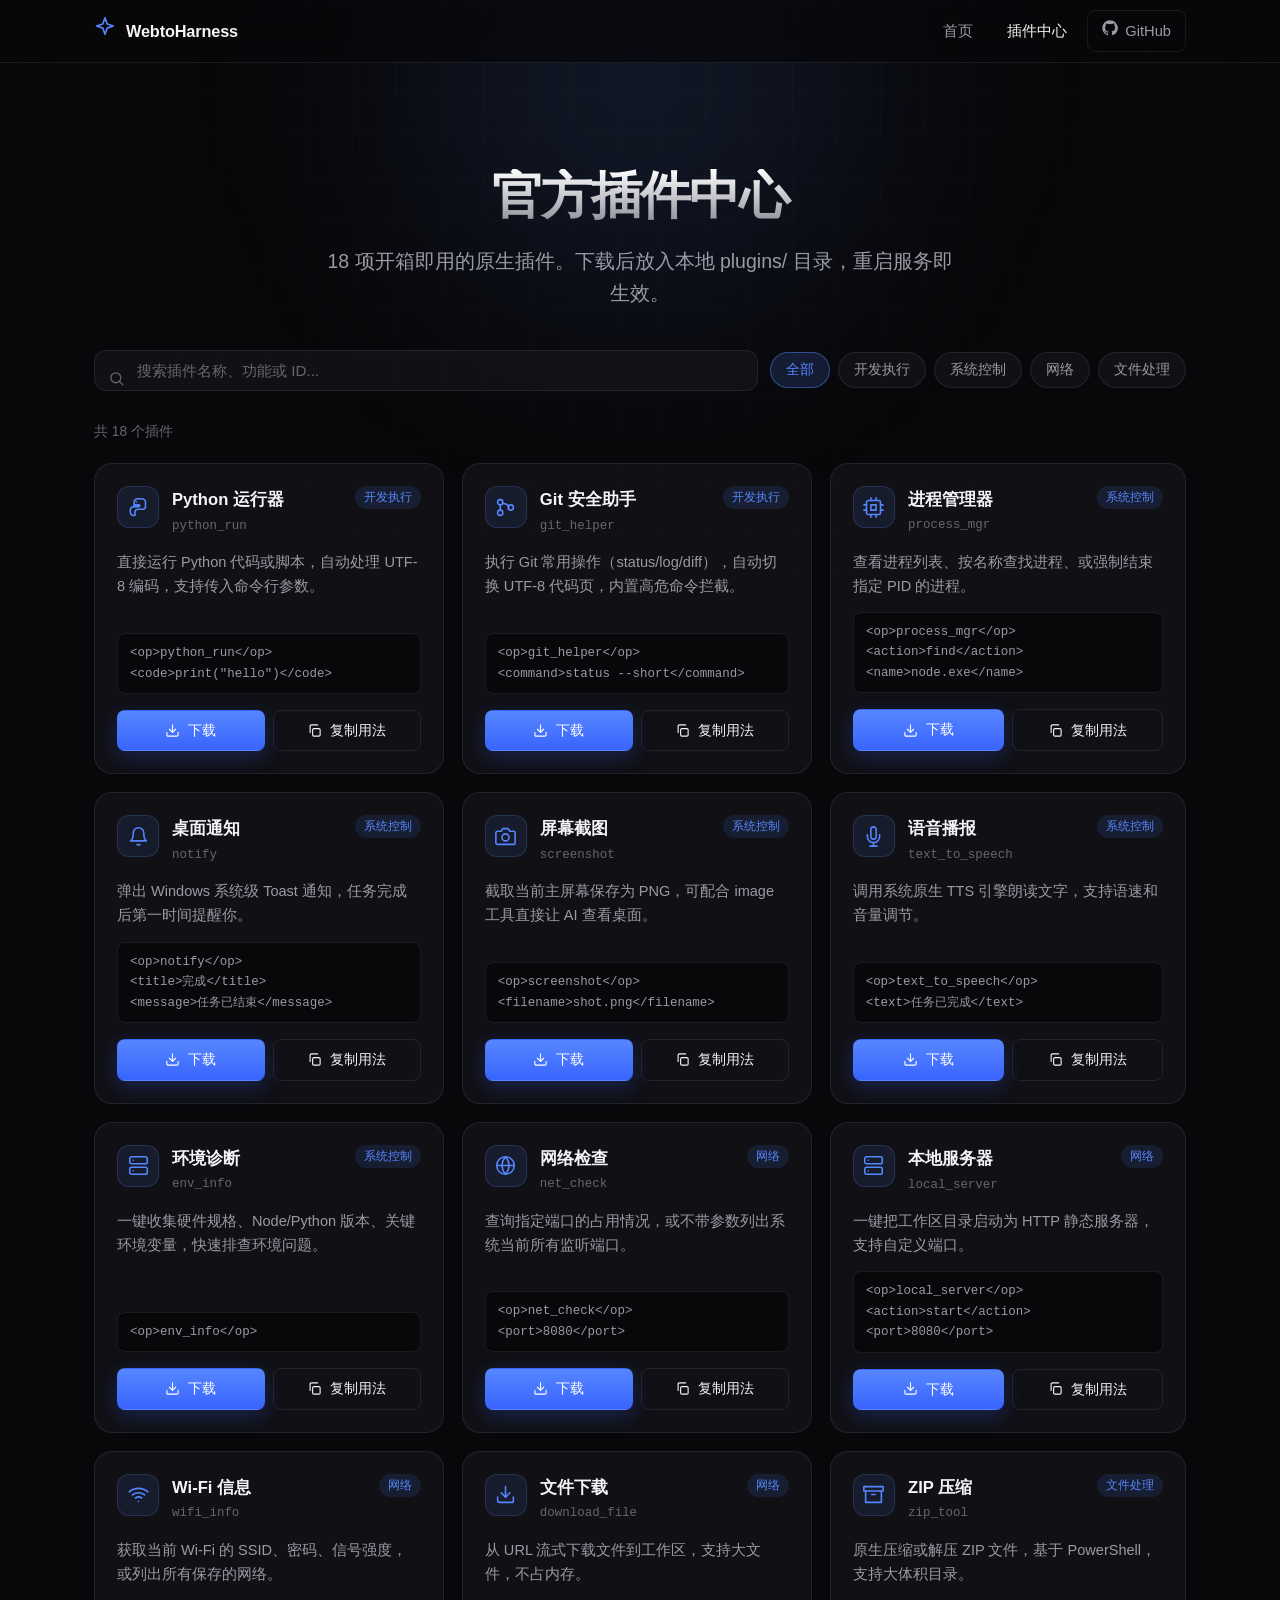
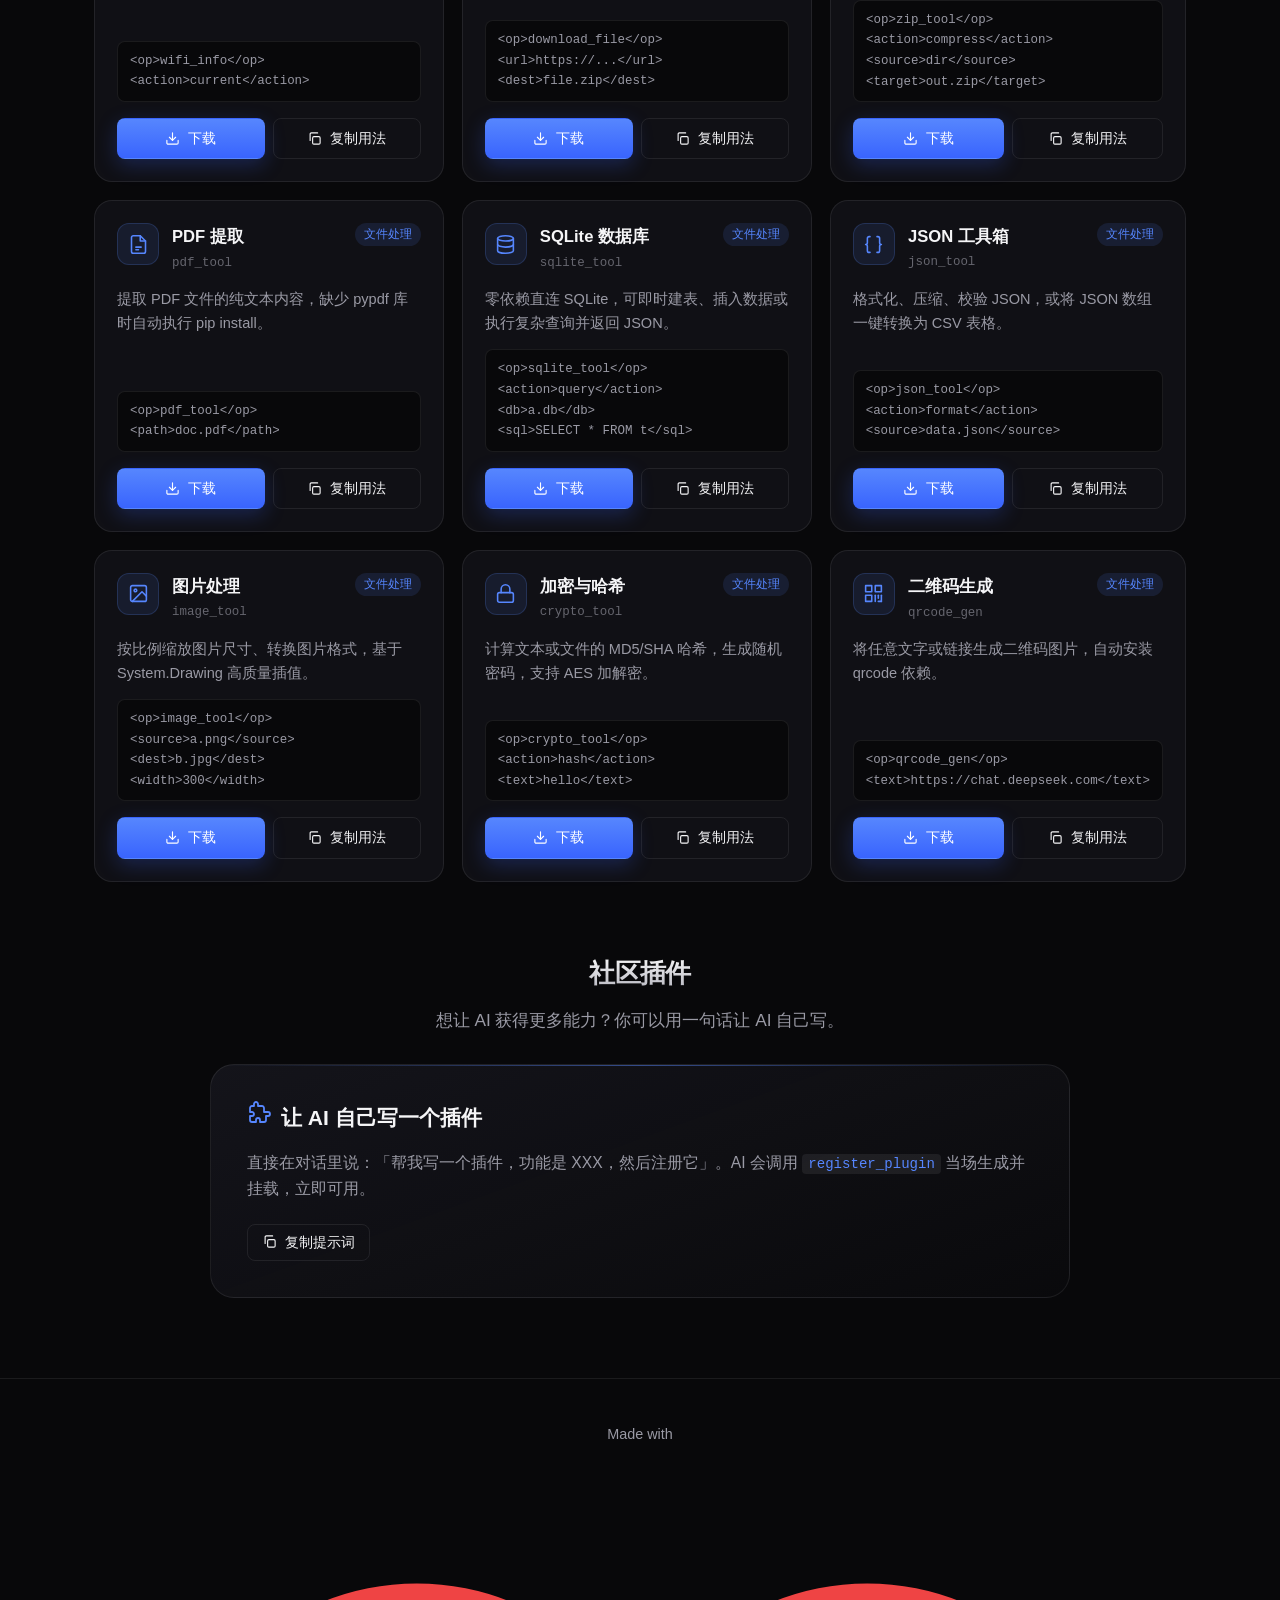
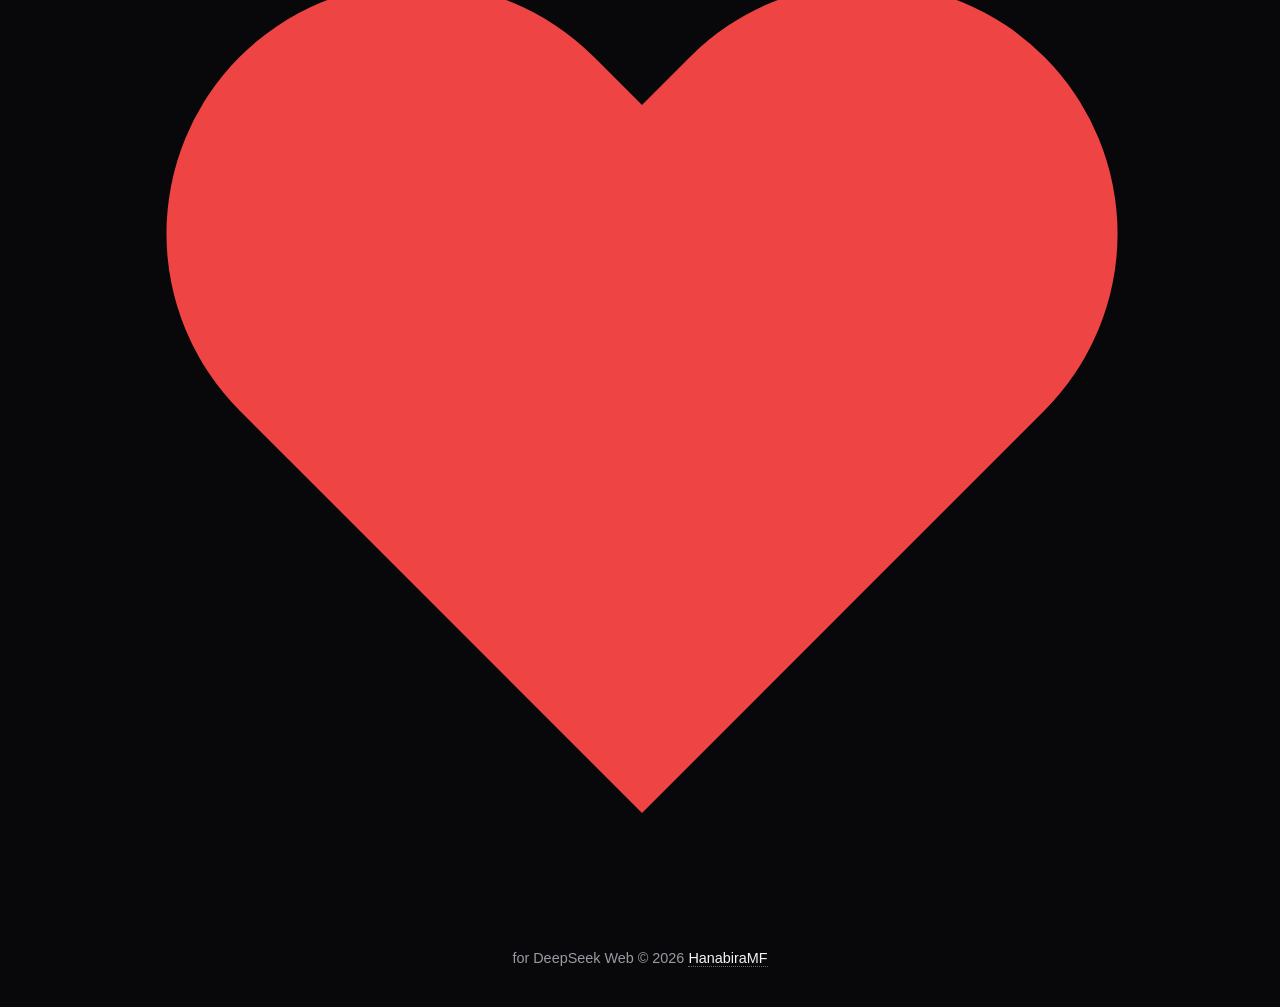
==== plugins.html @ 305088e1 "feat: 18项原生插件矩阵 + 全新多页官网 + 插件中心" ====
<!DOCTYPE html>
<html lang="zh-CN">
<head>
  <meta charset="UTF-8">
  <meta name="viewport" content="width=device-width, initial-scale=1.0">
  <title>插件中心 - DeepSeek WebtoHarness</title>
  <link rel="stylesheet" href="assets/style.css">
</head>
<body>
  <div class="bg-grid"></div>
  <div class="bg-glow"></div>

  <nav class="nav">
    <div class="nav-inner">
      <a href="index.html" class="nav-logo">
        <span data-icon="logo"></span> WebtoHarness
      </a>
      <div class="nav-links">
        <a href="index.html">首页</a>
        <a href="plugins.html" class="active">插件中心</a>
        <a href="https://github.com/HanabiraMF/deepseek-webtoharness" target="_blank" class="nav-gh">
          <span data-icon="github"></span> GitHub
        </a>
      </div>
    </div>
  </nav>

  <header class="hero" style="padding: 80px 0 40px;">
    <div class="container">
      <h1 class="animate" style="font-size: clamp(2.2rem, 5vw, 3.2rem);">官方插件中心</h1>
      <p class="lead animate d1" style="margin-bottom: 0;">18 项开箱即用的原生插件。下载后放入本地 plugins/ 目录，重启服务即生效。</p>
    </div>
  </header>

  <section class="container" style="padding-bottom: 80px;">
    <div class="plugins-toolbar animate d1">
      <div class="search-wrap">
        <span data-icon="search"></span>
        <input type="text" id="search-input" class="search-input" placeholder="搜索插件名称、功能或 ID...">
      </div>
      <div class="filter-chips" id="filter-chips"></div>
    </div>

    <div class="plugins-count" id="plugins-count"></div>
    <div class="grid grid-3" id="plugins-grid"></div>

    <div class="empty-state" id="empty-state" style="display:none;">
      <span data-icon="search"></span>
      <p>没有找到匹配的插件，试试其他关键词。</p>
    </div>

    <div style="margin-top: 70px;">
      <div class="section-head" style="margin-bottom: 30px;">
        <h2 class="section-title" style="font-size: 1.6rem;">社区插件</h2>
        <p class="section-desc">想让 AI 获得更多能力？你可以用一句话让 AI 自己写。</p>
      </div>
      <div class="tech-card" style="max-width: 860px; margin: 0 auto;">
        <h3><span data-icon="puzzle"></span> 让 AI 自己写一个插件</h3>
        <p>直接在对话里说：「帮我写一个插件，功能是 XXX，然后注册它」。AI 会调用 <code style="background:rgba(255,255,255,0.07);padding:2px 6px;border-radius:4px;color:var(--primary);font-size:0.88rem;">register_plugin</code> 当场生成并挂载，立即可用。</p>
        <div style="display:flex;gap:10px;flex-wrap:wrap;">
          <button class="btn btn-sm btn-outline" onclick="copyText('帮我写一个前端插件，功能是【在此描述你的需求】。请用 register_plugin 注册它，并告诉我怎么调用。', this)">
            <span data-icon="copy"></span> 复制提示词
          </button>
        </div>
      </div>
    </div>
  </section>

  <footer class="footer">
    <div class="container">
      <p>Made with <span class="heart" data-icon="heart"></span> for DeepSeek Web &copy; 2026 <a href="https://github.com/HanabiraMF" target="_blank">HanabiraMF</a></p>
    </div>
  </footer>

  <script src="assets/icons.js"></script>
  <script src="assets/plugins-data.js"></script>
  <script src="assets/app.js"></script>
  <script>
    (function () {
      const RAW_BASE = 'https://raw.githubusercontent.com/HanabiraMF/deepseek-webtoharness/main/plugins/';
      let currentCat = '全部';
      let keyword = '';

      const grid = document.getElementById('plugins-grid');
      const chipsWrap = document.getElementById('filter-chips');
      const countEl = document.getElementById('plugins-count');
      const emptyEl = document.getElementById('empty-state');
      const searchInput = document.getElementById('search-input');

      function renderChips() {
        chipsWrap.innerHTML = '';
        window.CATEGORIES.forEach(cat => {
          const btn = document.createElement('button');
          btn.className = 'chip' + (cat === currentCat ? ' active' : '');
          btn.textContent = cat;
          btn.addEventListener('click', () => { currentCat = cat; renderChips(); renderGrid(); });
          chipsWrap.appendChild(btn);
        });
      }

      function match(p) {
        if (currentCat !== '全部' && p.cat !== currentCat) return false;
        if (!keyword) return true;
        const k = keyword.toLowerCase();
        return p.name.toLowerCase().includes(k) || p.id.toLowerCase().includes(k) || p.desc.toLowerCase().includes(k) || p.cat.toLowerCase().includes(k);
      }

      function renderGrid() {
        const list = window.PLUGINS.filter(match);
        grid.innerHTML = '';
        countEl.textContent = '共 ' + list.length + ' 个插件';

        if (!list.length) {
          emptyEl.style.display = 'block';
          grid.style.display = 'none';
          return;
        }
        emptyEl.style.display = 'none';
        grid.style.display = 'grid';

        list.forEach((p, idx) => {
          const card = document.createElement('div');
          card.className = 'plugin-card animate';
          card.style.animationDelay = Math.min(idx * 0.03, 0.3) + 's';

          const iconSvg = (window.ICONS[p.icon] || window.ICONS.puzzle);

          card.innerHTML = [
            '<div class="plugin-head">',
            '  <div class="card-icon">' + iconSvg + '</div>',
            '  <div class="plugin-title">',
            '    <h3>' + escapeHtml(p.name) + '</h3>',
            '    <div class="plugin-id">' + escapeHtml(p.id) + '</div>',
            '  </div>',
            '  <span class="plugin-cat">' + escapeHtml(p.cat) + '</span>',
            '</div>',
            '<div class="plugin-desc">' + escapeHtml(p.desc) + '</div>',
            '<div class="plugin-usage">' + escapeHtml(p.usage) + '</div>',
            '<div class="plugin-actions">',
            '  <a class="btn btn-sm btn-primary" href="' + RAW_BASE + encodeURIComponent(p.id) + '.js" target="_blank" rel="noopener">' + window.ICONS.download + ' 下载</a>',
            '  <button class="btn btn-sm btn-outline" data-copy="' + escapeAttr(p.id) + '">' + window.ICONS.copy + ' 复制用法</button>',
            '</div>'
          ].join('');

          const copyBtn = card.querySelector('[data-copy]');
          copyBtn.addEventListener('click', () => copyText(p.usage, copyBtn));

          grid.appendChild(card);
        });
      }

      function escapeHtml(s) {
        return String(s).replace(/[&<>"']/g, c => ({ '&':'&amp;','<':'&lt;','>':'&gt;','"':'&quot;',"'":'&#39;' }[c]));
      }
      function escapeAttr(s) { return escapeHtml(s); }

      searchInput.addEventListener('input', (e) => {
        keyword = e.target.value.trim();
        renderGrid();
      });

      renderChips();
      renderGrid();
    })();
  </script>
</body>
</html>
---- assets/style.css ----
/* ===== DeepSeek WebtoHarness 设计系统 ===== */
:root {
  --bg-base: #08080a;
  --bg-elev: #0e0e12;
  --bg-card: rgba(22, 22, 28, 0.65);
  --bg-card-hover: rgba(32, 32, 40, 0.85);
  --text-main: #f5f5f7;
  --text-muted: #9a9aa5;
  --text-dim: #66666f;
  --primary: #5686fe;
  --primary-strong: #3964fe;
  --primary-glow: rgba(86, 134, 254, 0.16);
  --border: rgba(255, 255, 255, 0.08);
  --border-hover: rgba(255, 255, 255, 0.18);
  --ok: #4ade80;
  --warn: #fbbf24;
  --err: #f87171;
  --radius-sm: 8px;
  --radius-md: 12px;
  --radius-lg: 18px;
  --radius-xl: 24px;
  --font-sans: -apple-system, BlinkMacSystemFont, "Segoe UI", Roboto, "Helvetica Neue", Arial, "PingFang SC", "Microsoft YaHei", sans-serif;
  --font-mono: ui-monospace, SFMono-Regular, Menlo, Monaco, Consolas, "Liberation Mono", monospace;
  --shadow-lg: 0 20px 50px rgba(0, 0, 0, 0.55);
}
* { box-sizing: border-box; margin: 0; padding: 0; }
html { scroll-behavior: smooth; }
body {
  font-family: var(--font-sans);
  background: var(--bg-base);
  color: var(--text-main);
  line-height: 1.65;
  overflow-x: hidden;
  -webkit-font-smoothing: antialiased;
}
a { color: inherit; text-decoration: none; }
code { font-family: var(--font-mono); }

/* 背景 */
.bg-grid {
  position: fixed; inset: 0; z-index: -2;
  background-image: linear-gradient(to right, rgba(255,255,255,0.025) 1px, transparent 1px),
                    linear-gradient(to bottom, rgba(255,255,255,0.025) 1px, transparent 1px);
  background-size: 44px 44px;
  mask-image: radial-gradient(circle at 50% 0%, black 0%, transparent 70%);
  -webkit-mask-image: radial-gradient(circle at 50% 0%, black 0%, transparent 70%);
}
.bg-glow {
  position: fixed; top: -30%; left: 50%; transform: translateX(-50%);
  width: 900px; height: 700px; z-index: -1; pointer-events: none;
  background: radial-gradient(circle, var(--primary-glow) 0%, transparent 60%);
  filter: blur(90px);
}

.container { max-width: 1140px; margin: 0 auto; padding: 0 24px; }
.section { padding: 90px 0; }
.section-head { text-align: center; margin-bottom: 54px; }
.section-title {
  font-size: 2.1rem; font-weight: 750; letter-spacing: -0.02em;
  background: linear-gradient(180deg, #fff 0%, #b0b0ba 100%);
  -webkit-background-clip: text; -webkit-text-fill-color: transparent;
}
.section-desc { color: var(--text-muted); font-size: 1.08rem; margin-top: 12px; max-width: 640px; margin-left: auto; margin-right: auto; }

/* 导航 */
.nav {
  position: sticky; top: 0; z-index: 100;
  backdrop-filter: blur(16px); -webkit-backdrop-filter: blur(16px);
  background: rgba(8, 8, 10, 0.72);
  border-bottom: 1px solid var(--border);
}
.nav-inner { max-width: 1140px; margin: 0 auto; padding: 0 24px; height: 62px; display: flex; align-items: center; gap: 20px; }
.nav-logo { display: flex; align-items: center; gap: 10px; font-weight: 700; font-size: 1.02rem; letter-spacing: -0.01em; }
.nav-logo svg { width: 22px; height: 22px; color: var(--primary); }
.nav-links { margin-left: auto; display: flex; align-items: center; gap: 6px; }
.nav-links a {
  padding: 8px 14px; border-radius: var(--radius-sm); font-size: 0.92rem; color: var(--text-muted);
  transition: color .18s, background .18s;
}
.nav-links a:hover { color: var(--text-main); background: rgba(255,255,255,0.05); }
.nav-links a.active { color: var(--text-main); }
.nav-gh { display: inline-flex; align-items: center; gap: 7px; border: 1px solid var(--border); }
.nav-gh:hover { border-color: var(--border-hover); }
.nav-gh svg { width: 16px; height: 16px; }
@media (max-width: 760px) {
  .nav-links a:not(.nav-gh) { display: none; }
}

/* 按钮 */
.btn {
  display: inline-flex; align-items: center; justify-content: center; gap: 8px;
  padding: 12px 22px; border-radius: var(--radius-md); font-size: 0.98rem; font-weight: 550;
  cursor: pointer; border: 1px solid transparent; font-family: inherit; transition: all .2s;
}
.btn svg { width: 18px; height: 18px; }
.btn-primary { background: linear-gradient(180deg, var(--primary) 0%, var(--primary-strong) 100%); color: #fff; box-shadow: 0 6px 20px rgba(57,100,254,0.25); }
.btn-primary:hover { transform: translateY(-1px); box-shadow: 0 10px 28px rgba(57,100,254,0.38); }
.btn-outline { background: transparent; color: var(--text-main); border-color: var(--border); }
.btn-outline:hover { border-color: var(--border-hover); background: rgba(255,255,255,0.04); transform: translateY(-1px); }
.btn-sm { padding: 8px 14px; font-size: 0.88rem; border-radius: var(--radius-sm); }
.btn-sm svg { width: 15px; height: 15px; }

/* 徽章 */
.badge {
  display: inline-flex; align-items: center; gap: 7px; padding: 6px 14px; border-radius: 100px;
  border: 1px solid var(--border); background: var(--bg-card); font-size: 0.84rem; color: var(--text-muted);
  backdrop-filter: blur(10px);
}
.badge svg { width: 14px; height: 14px; color: var(--primary); }
.badge .dot-live { width: 7px; height: 7px; border-radius: 50%; background: var(--ok); box-shadow: 0 0 8px var(--ok); }

/* Hero */
.hero { padding: 110px 0 70px; text-align: center; }
.hero h1 {
  font-size: clamp(2.6rem, 6vw, 4.4rem); font-weight: 850; letter-spacing: -0.03em; line-height: 1.06;
  margin: 26px 0 22px;
  background: linear-gradient(180deg, #fff 0%, #8f8f9a 100%);
  -webkit-background-clip: text; -webkit-text-fill-color: transparent;
}
.hero .lead { font-size: 1.22rem; color: var(--text-muted); max-width: 640px; margin: 0 auto 38px; }
.hero-actions { display: flex; justify-content: center; gap: 14px; flex-wrap: wrap; }
.hero-meta { margin-top: 26px; font-size: 0.85rem; color: var(--text-dim); display: flex; justify-content: center; gap: 22px; flex-wrap: wrap; }
.hero-meta span { display: inline-flex; align-items: center; gap: 6px; }
.hero-meta svg { width: 14px; height: 14px; color: var(--text-muted); }

/* 卡片网格 */
.grid { display: grid; gap: 18px; }
.grid-3 { grid-template-columns: repeat(3, 1fr); }
.grid-2 { grid-template-columns: repeat(2, 1fr); }
@media (max-width: 900px) { .grid-3 { grid-template-columns: 1fr; } .grid-2 { grid-template-columns: 1fr; } }

.card {
  background: var(--bg-card); border: 1px solid var(--border); border-radius: var(--radius-lg);
  padding: 28px; transition: all .25s; position: relative; overflow: hidden;
  backdrop-filter: blur(10px);
}
.card:hover { border-color: var(--border-hover); background: var(--bg-card-hover); transform: translateY(-2px); }
.card-icon {
  width: 46px; height: 46px; border-radius: var(--radius-md); display: flex; align-items: center; justify-content: center;
  background: rgba(86,134,254,0.1); border: 1px solid rgba(86,134,254,0.2); margin-bottom: 18px;
}
.card-icon svg { width: 23px; height: 23px; color: var(--primary); }
.card h3 { font-size: 1.12rem; font-weight: 650; margin-bottom: 9px; }
.card p { font-size: 0.95rem; color: var(--text-muted); }

/* 特性大卡（黑科技） */
.tech-grid { display: grid; grid-template-columns: 1fr 1fr; gap: 22px; }
@media (max-width: 900px) { .tech-grid { grid-template-columns: 1fr; } }
.tech-card {
  background: linear-gradient(160deg, rgba(22,22,28,0.9) 0%, rgba(10,10,13,0.85) 100%);
  border: 1px solid var(--border); border-radius: var(--radius-xl); padding: 36px;
  position: relative; overflow: hidden;
}
.tech-card::before {
  content: ''; position: absolute; top: 0; left: 0; right: 0; height: 1px;
  background: linear-gradient(90deg, transparent, rgba(86,134,254,0.5), transparent);
}
.tech-card h3 { font-size: 1.32rem; font-weight: 700; display: flex; align-items: center; gap: 10px; margin-bottom: 14px; }
.tech-card h3 svg { width: 24px; height: 24px; color: var(--primary); }
.tech-card > p { color: var(--text-muted); font-size: 0.98rem; margin-bottom: 22px; }
.code-window {
  background: #040406; border: 1px solid var(--border); border-radius: var(--radius-md); overflow: hidden;
  font-family: var(--font-mono); font-size: 0.82rem; box-shadow: var(--shadow-lg);
}
.code-head {
  background: rgba(255,255,255,0.03); padding: 9px 14px; border-bottom: 1px solid var(--border);
  display: flex; align-items: center; gap: 7px; color: var(--text-dim); font-family: var(--font-sans); font-size: 0.78rem;
}
.code-dot { width: 10px; height: 10px; border-radius: 50%; }
.code-dot.r { background: #ff5f56; } .code-dot.y { background: #ffbd2e; } .code-dot.g { background: #27c93f; }
.code-body { padding: 16px; overflow-x: auto; line-height: 1.7; color: #a8a8b4; }
.code-body .kw { color: #c678dd; } .code-body .str { color: #98c379; }
.code-body .fn { color: #61afef; } .code-body .cmt { color: #5c6370; font-style: italic; }

/* 步骤 */
.steps { display: flex; flex-direction: column; gap: 22px; max-width: 760px; margin: 0 auto; }
.step { display: flex; gap: 20px; }
.step-num {
  flex-shrink: 0; width: 34px; height: 34px; border-radius: 50%; background: var(--bg-card);
  border: 1px solid var(--border); display: flex; align-items: center; justify-content: center;
  font-weight: 650; font-size: 0.92rem; color: var(--primary);
}
.step-body h4 { font-size: 1.06rem; font-weight: 600; margin-bottom: 5px; }
.step-body p { color: var(--text-muted); font-size: 0.95rem; }
.step-body code { background: rgba(255,255,255,0.07); padding: 2px 7px; border-radius: 5px; font-size: 0.86rem; color: var(--primary); }

/* 插件中心 */
.plugins-toolbar { display: flex; gap: 12px; flex-wrap: wrap; align-items: center; margin-bottom: 30px; }
.search-wrap {
  flex: 1; min-width: 240px; position: relative; display: flex; align-items: center;
}
.search-wrap svg { position: absolute; left: 14px; width: 17px; height: 17px; color: var(--text-dim); pointer-events: none; }
.search-input {
  width: 100%; padding: 11px 16px 11px 42px; background: var(--bg-card); border: 1px solid var(--border);
  border-radius: var(--radius-md); color: var(--text-main); font-size: 0.95rem; font-family: inherit; outline: none;
  transition: border-color .2s;
}
.search-input:focus { border-color: var(--primary); }
.search-input::placeholder { color: var(--text-dim); }
.filter-chips { display: flex; gap: 8px; flex-wrap: wrap; }
.chip {
  padding: 8px 15px; border-radius: 100px; border: 1px solid var(--border); background: var(--bg-card);
  color: var(--text-muted); font-size: 0.87rem; cursor: pointer; transition: all .18s; font-family: inherit;
}
.chip:hover { border-color: var(--border-hover); color: var(--text-main); }
.chip.active { background: var(--primary-glow); border-color: rgba(86,134,254,0.45); color: var(--primary); }
.plugins-count { font-size: 0.86rem; color: var(--text-dim); margin-bottom: 20px; }

.plugin-card {
  background: var(--bg-card); border: 1px solid var(--border); border-radius: var(--radius-lg);
  padding: 22px; display: flex; flex-direction: column; gap: 14px; transition: all .25s;
}
.plugin-card:hover { border-color: var(--border-hover); background: var(--bg-card-hover); transform: translateY(-2px); }
.plugin-head { display: flex; align-items: flex-start; gap: 13px; }
.plugin-head .card-icon { margin-bottom: 0; width: 42px; height: 42px; }
.plugin-head .card-icon svg { width: 21px; height: 21px; }
.plugin-title { flex: 1; }
.plugin-title h3 { font-size: 1.04rem; font-weight: 650; margin-bottom: 2px; }
.plugin-id { font-family: var(--font-mono); font-size: 0.78rem; color: var(--text-dim); }
.plugin-cat {
  font-size: 0.72rem; padding: 2px 9px; border-radius: 100px; background: rgba(86,134,254,0.12);
  color: var(--primary); white-space: nowrap; align-self: flex-start;
}
.plugin-desc { font-size: 0.91rem; color: var(--text-muted); flex: 1; }
.plugin-usage {
  font-family: var(--font-mono); font-size: 0.78rem; background: rgba(0,0,0,0.5); border: 1px solid var(--border);
  border-radius: var(--radius-sm); padding: 9px 12px; color: #9a9aa5; overflow-x: auto; white-space: pre;
}
.plugin-actions { display: flex; gap: 8px; margin-top: 2px; }
.plugin-actions .btn { flex: 1; }

/* 空状态 */
.empty-state { text-align: center; padding: 60px 20px; color: var(--text-dim); }
.empty-state svg { width: 42px; height: 42px; margin-bottom: 14px; opacity: 0.5; }

/* FAQ */
.faq { max-width: 780px; margin: 0 auto; }
.faq-item { border: 1px solid var(--border); border-radius: var(--radius-md); background: var(--bg-card); margin-bottom: 12px; overflow: hidden; }
.faq-q { padding: 18px 22px; font-weight: 550; cursor: pointer; display: flex; justify-content: space-between; align-items: center; gap: 12px; }
.faq-q svg { width: 18px; height: 18px; color: var(--text-muted); transition: transform .25s; flex-shrink: 0; }
.faq-item.open .faq-q svg { transform: rotate(180deg); }
.faq-a { max-height: 0; overflow: hidden; transition: max-height .3s ease; }
.faq-item.open .faq-a { max-height: 400px; }
.faq-a-inner { padding: 0 22px 20px; color: var(--text-muted); font-size: 0.94rem; }

/* CTA */
.cta-box {
  background: var(--bg-card); border: 1px solid var(--border); border-radius: var(--radius-xl);
  padding: 58px 40px; text-align: center; position: relative; overflow: hidden;
}
.cta-box::after {
  content: ''; position: absolute; inset: 0; border-radius: var(--radius-xl); padding: 1.5px;
  background: linear-gradient(135deg, rgba(86,134,254,0.4), transparent 45%, rgba(86,134,254,0.18));
  -webkit-mask: linear-gradient(#fff 0 0) content-box, linear-gradient(#fff 0 0);
  -webkit-mask-composite: xor; mask-composite: exclude; pointer-events: none;
}
.cta-box h2 { font-size: 2rem; font-weight: 750; margin-bottom: 12px; }
.cta-box p { color: var(--text-muted); margin-bottom: 30px; }
.cta-actions { display: flex; justify-content: center; gap: 14px; flex-wrap: wrap; }

/* 页脚 */
.footer { border-top: 1px solid var(--border); padding: 44px 0 36px; text-align: center; color: var(--text-muted); font-size: 0.9rem; }
.footer a { color: var(--text-main); border-bottom: 1px dotted var(--text-dim); transition: color .2s; }
.footer a:hover { color: var(--primary); border-color: var(--primary); }
.footer .heart { width: 14px; height: 14px; display: inline; color: #ef4444; vertical-align: middle; margin: 0 2px; }
.footer .disclaimer { margin-top: 14px; font-size: 0.8rem; color: var(--text-dim); }

/* 动画 */
@keyframes fadeUp { from { opacity: 0; transform: translateY(18px); } to { opacity: 1; transform: translateY(0); } }
.animate { animation: fadeUp .7s cubic-bezier(0.16, 1, 0.3, 1) both; }
.d1 { animation-delay: .08s; } .d2 { animation-delay: .16s; } .d3 { animation-delay: .24s; }
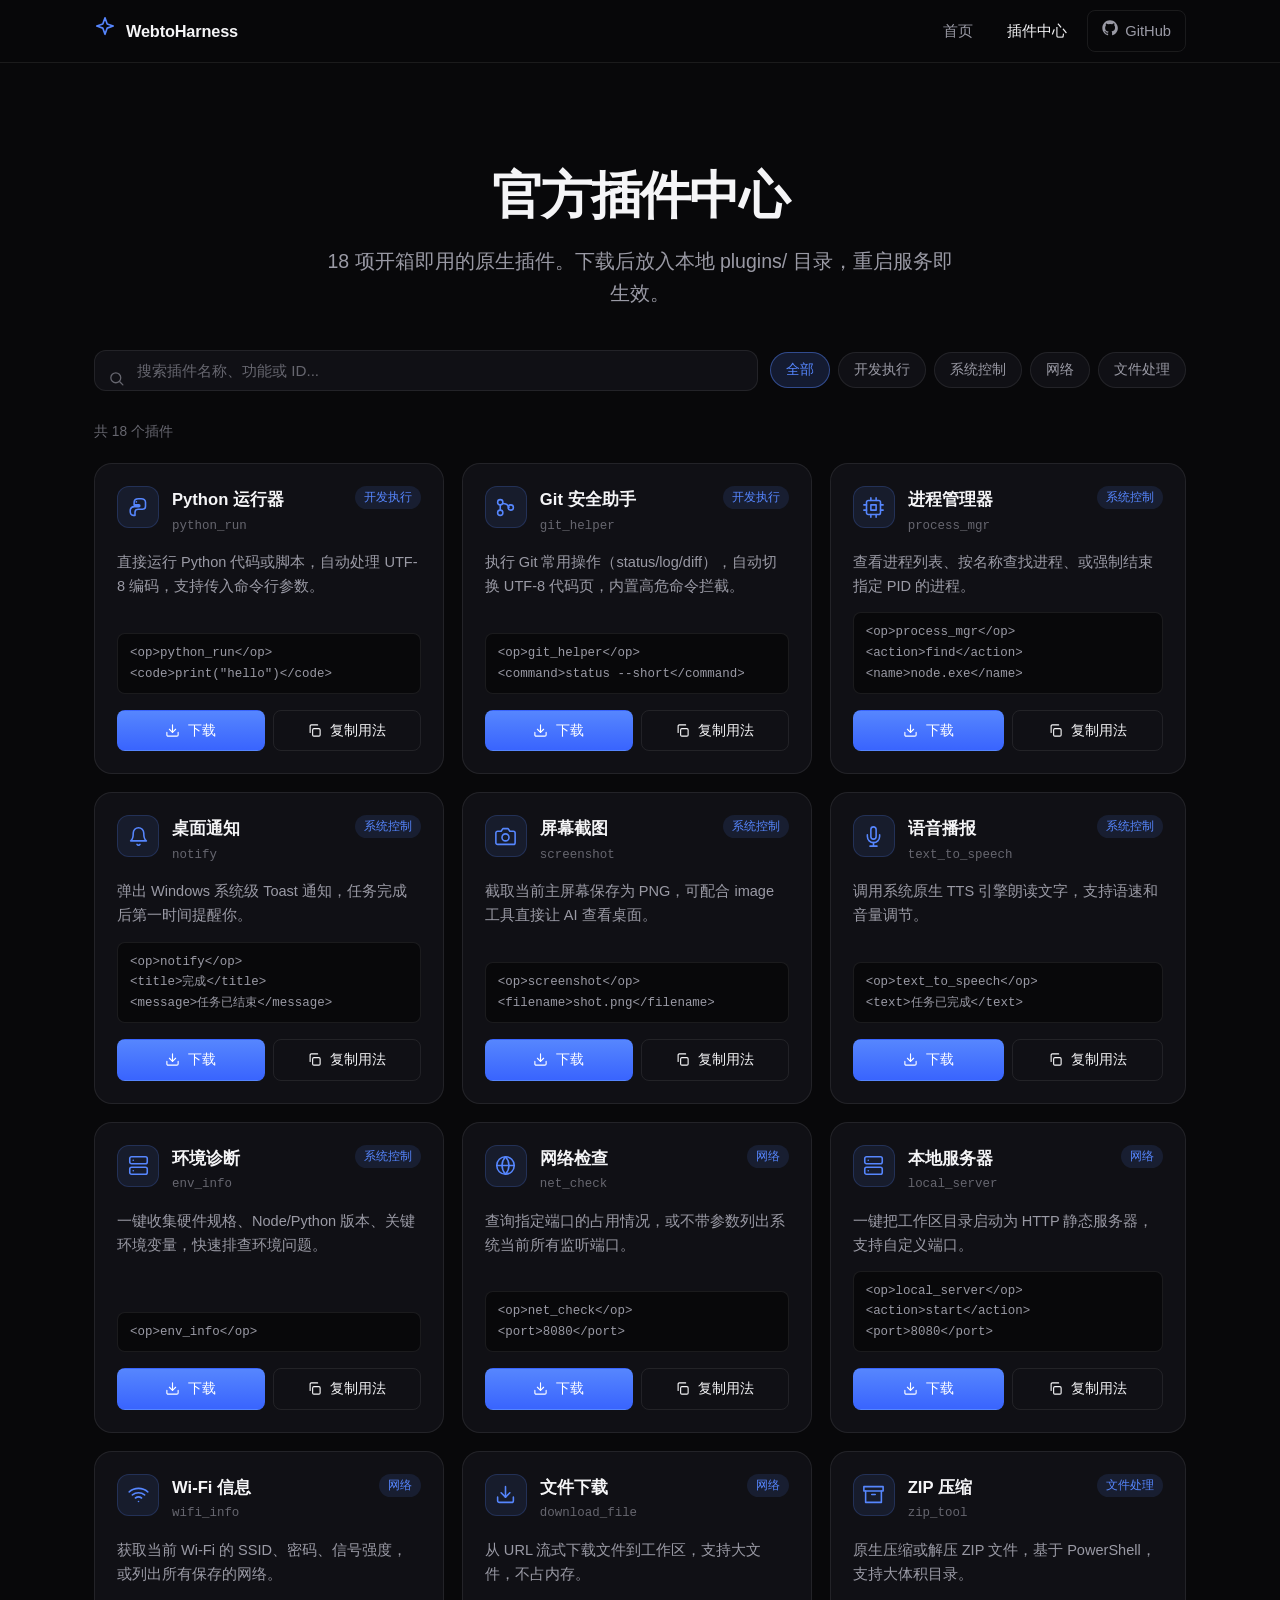
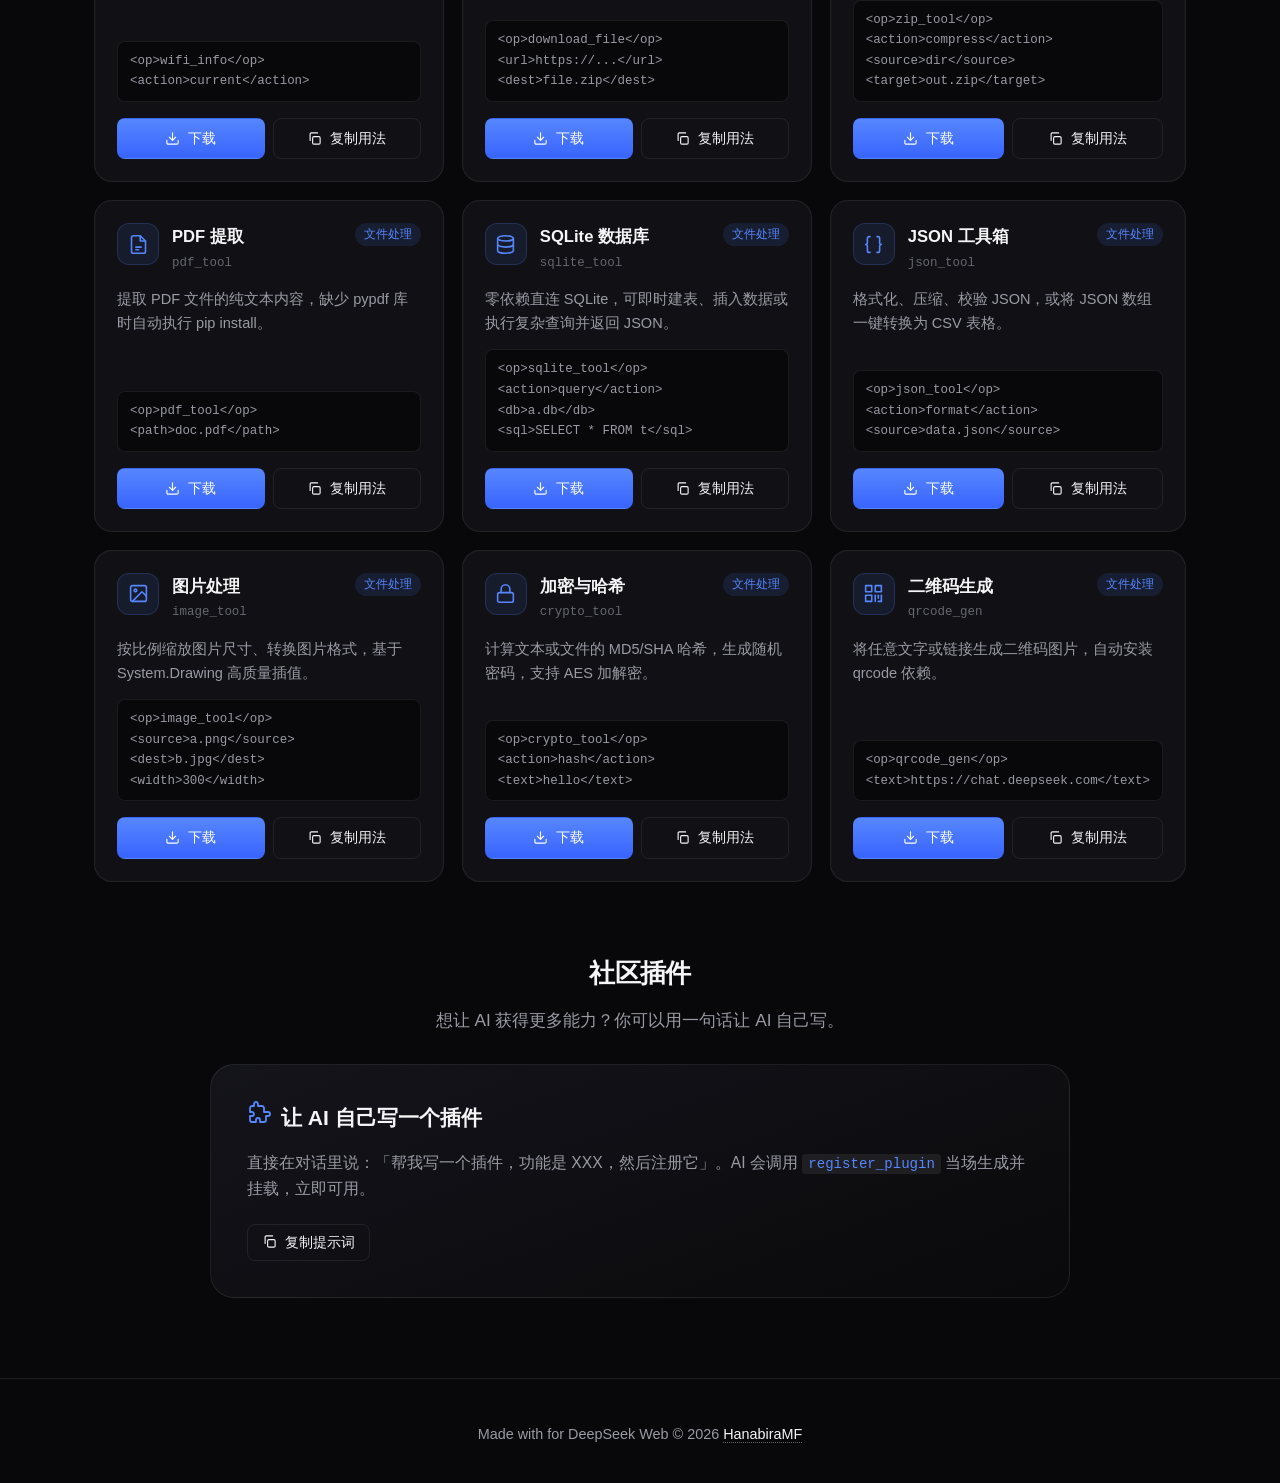
==== commit 043b98b3: "style: 简化视觉为纯平面风格，移除背景光效/毛玻璃/动画/阴影，更新蓝奏云下载链接，移除页脚爱心" ====
--- a/plugins.html
+++ b/plugins.html
@@ -4,12 +4,255 @@
   <meta charset="UTF-8">
   <meta name="viewport" content="width=device-width, initial-scale=1.0">
   <title>插件中心 - DeepSeek WebtoHarness</title>
-  <link rel="stylesheet" href="assets/style.css">
+    <style>
+/* ===== DeepSeek WebtoHarness 设计系统 ===== */
+:root {
+  --bg-base: #08080a;
+  --bg-elev: #0e0e12;
+  --bg-card: rgba(22, 22, 28, 0.65);
+  --bg-card-hover: rgba(32, 32, 40, 0.85);
+  --text-main: #f5f5f7;
+  --text-muted: #9a9aa5;
+  --text-dim: #66666f;
+  --primary: #5686fe;
+  --primary-strong: #3964fe;
+  --primary-glow: rgba(86, 134, 254, 0.16);
+  --border: rgba(255, 255, 255, 0.08);
+  --border-hover: rgba(255, 255, 255, 0.18);
+  --ok: #4ade80;
+  --warn: #fbbf24;
+  --err: #f87171;
+  --radius-sm: 8px;
+  --radius-md: 12px;
+  --radius-lg: 18px;
+  --radius-xl: 24px;
+  --font-sans: -apple-system, BlinkMacSystemFont, "Segoe UI", Roboto, "Helvetica Neue", Arial, "PingFang SC", "Microsoft YaHei", sans-serif;
+  --font-mono: ui-monospace, SFMono-Regular, Menlo, Monaco, Consolas, "Liberation Mono", monospace;
+  --shadow-lg: 0 20px 50px rgba(0, 0, 0, 0.55);
+}
+* { box-sizing: border-box; margin: 0; padding: 0; }
+html { scroll-behavior: smooth; }
+body {
+  font-family: var(--font-sans);
+  background: var(--bg-base);
+  color: var(--text-main);
+  line-height: 1.65;
+  overflow-x: hidden;
+  -webkit-font-smoothing: antialiased;
+}
+a { color: inherit; text-decoration: none; }
+code { font-family: var(--font-mono); }
+
+/* 背景 */
+
+.container { max-width: 1140px; margin: 0 auto; padding: 0 24px; }
+.section { padding: 90px 0; }
+.section-head { text-align: center; margin-bottom: 54px; }
+.section-title {
+  font-size: 2.1rem; font-weight: 750; letter-spacing: -0.02em;
+  color: var(--text-main);
+}
+.section-desc { color: var(--text-muted); font-size: 1.08rem; margin-top: 12px; max-width: 640px; margin-left: auto; margin-right: auto; }
+
+/* 导航 */
+.nav {
+  position: sticky; top: 0; z-index: 100;
+  background: rgba(8, 8, 10, 0.72);
+  border-bottom: 1px solid var(--border);
+}
+.nav-inner { max-width: 1140px; margin: 0 auto; padding: 0 24px; height: 62px; display: flex; align-items: center; gap: 20px; }
+.nav-logo { display: flex; align-items: center; gap: 10px; font-weight: 700; font-size: 1.02rem; letter-spacing: -0.01em; }
+.nav-logo svg { width: 22px; height: 22px; color: var(--primary); }
+.nav-links { margin-left: auto; display: flex; align-items: center; gap: 6px; }
+.nav-links a {
+  padding: 8px 14px; border-radius: var(--radius-sm); font-size: 0.92rem; color: var(--text-muted);
+  transition: color .18s, background .18s;
+}
+.nav-links a:hover { color: var(--text-main); background: rgba(255,255,255,0.05); }
+.nav-links a.active { color: var(--text-main); }
+.nav-gh { display: inline-flex; align-items: center; gap: 7px; border: 1px solid var(--border); }
+.nav-gh:hover { border-color: var(--border-hover); }
+.nav-gh svg { width: 16px; height: 16px; }
+@media (max-width: 760px) {
+  .nav-links a:not(.nav-gh) { display: none; }
+}
+
+/* 按钮 */
+.btn {
+  display: inline-flex; align-items: center; justify-content: center; gap: 8px;
+  padding: 12px 22px; border-radius: var(--radius-md); font-size: 0.98rem; font-weight: 550;
+  cursor: pointer; border: 1px solid transparent; font-family: inherit; transition: all .2s;
+}
+.btn svg { width: 18px; height: 18px; }
+.btn-primary { background: linear-gradient(180deg, var(--primary) 0%, var(--primary-strong) 100%); color: #fff; }
+
+.btn-outline { background: transparent; color: var(--text-main); border-color: var(--border); }
+.btn-outline:hover { border-color: var(--border-hover); background: rgba(255,255,255,0.04); }
+.btn-sm { padding: 8px 14px; font-size: 0.88rem; border-radius: var(--radius-sm); }
+.btn-sm svg { width: 15px; height: 15px; }
+
+/* 徽章 */
+.badge {
+  display: inline-flex; align-items: center; gap: 7px; padding: 6px 14px; border-radius: 100px;
+  border: 1px solid var(--border); background: var(--bg-card); font-size: 0.84rem; color: var(--text-muted);
+}
+.badge svg { width: 14px; height: 14px; color: var(--primary); }
+.badge .dot-live { width: 7px; height: 7px; border-radius: 50%; background: var(--ok); }
+
+/* Hero */
+.hero { padding: 110px 0 70px; text-align: center; }
+.hero h1 {
+  font-size: clamp(2.6rem, 6vw, 4.4rem); font-weight: 850; letter-spacing: -0.03em; line-height: 1.06;
+  margin: 26px 0 22px;
+  color: var(--text-main);
+}
+.hero .lead { font-size: 1.22rem; color: var(--text-muted); max-width: 640px; margin: 0 auto 38px; }
+.hero-actions { display: flex; justify-content: center; gap: 14px; flex-wrap: wrap; }
+.hero-meta { margin-top: 26px; font-size: 0.85rem; color: var(--text-dim); display: flex; justify-content: center; gap: 22px; flex-wrap: wrap; }
+.hero-meta span { display: inline-flex; align-items: center; gap: 6px; }
+.hero-meta svg { width: 14px; height: 14px; color: var(--text-muted); }
+
+/* 卡片网格 */
+.grid { display: grid; gap: 18px; }
+.grid-3 { grid-template-columns: repeat(3, 1fr); }
+.grid-2 { grid-template-columns: repeat(2, 1fr); }
+@media (max-width: 900px) { .grid-3 { grid-template-columns: 1fr; } .grid-2 { grid-template-columns: 1fr; } }
+
+.card {
+  background: var(--bg-card); border: 1px solid var(--border); border-radius: var(--radius-lg);
+  padding: 28px; transition: all .25s; position: relative; overflow: hidden;
+}
+.card:hover { border-color: var(--border-hover); background: var(--bg-card-hover); }
+.card-icon {
+  width: 46px; height: 46px; border-radius: var(--radius-md); display: flex; align-items: center; justify-content: center;
+  background: rgba(86,134,254,0.1); border: 1px solid rgba(86,134,254,0.2); margin-bottom: 18px;
+}
+.card-icon svg { width: 23px; height: 23px; color: var(--primary); }
+.card h3 { font-size: 1.12rem; font-weight: 650; margin-bottom: 9px; }
+.card p { font-size: 0.95rem; color: var(--text-muted); }
+
+/* 特性大卡（黑科技） */
+.tech-grid { display: grid; grid-template-columns: 1fr 1fr; gap: 22px; }
+@media (max-width: 900px) { .tech-grid { grid-template-columns: 1fr; } }
+.tech-card {
+  background: linear-gradient(160deg, rgba(22,22,28,0.9) 0%, rgba(10,10,13,0.85) 100%);
+  border: 1px solid var(--border); border-radius: var(--radius-xl); padding: 36px;
+  position: relative; overflow: hidden;
+}
+
+.tech-card h3 { font-size: 1.32rem; font-weight: 700; display: flex; align-items: center; gap: 10px; margin-bottom: 14px; }
+.tech-card h3 svg { width: 24px; height: 24px; color: var(--primary); }
+.tech-card > p { color: var(--text-muted); font-size: 0.98rem; margin-bottom: 22px; }
+.code-window {
+  background: #040406; border: 1px solid var(--border); border-radius: var(--radius-md); overflow: hidden;
+  font-family: var(--font-mono); font-size: 0.82rem;
+}
+.code-head {
+  background: rgba(255,255,255,0.03); padding: 9px 14px; border-bottom: 1px solid var(--border);
+  display: flex; align-items: center; gap: 7px; color: var(--text-dim); font-family: var(--font-sans); font-size: 0.78rem;
+}
+.code-dot { width: 10px; height: 10px; border-radius: 50%; }
+.code-dot.r { background: #ff5f56; } .code-dot.y { background: #ffbd2e; } .code-dot.g { background: #27c93f; }
+.code-body { padding: 16px; overflow-x: auto; line-height: 1.7; color: #a8a8b4; }
+.code-body .kw { color: #c678dd; } .code-body .str { color: #98c379; }
+.code-body .fn { color: #61afef; } .code-body .cmt { color: #5c6370; font-style: italic; }
+
+/* 步骤 */
+.steps { display: flex; flex-direction: column; gap: 22px; max-width: 760px; margin: 0 auto; }
+.step { display: flex; gap: 20px; }
+.step-num {
+  flex-shrink: 0; width: 34px; height: 34px; border-radius: 50%; background: var(--bg-card);
+  border: 1px solid var(--border); display: flex; align-items: center; justify-content: center;
+  font-weight: 650; font-size: 0.92rem; color: var(--primary);
+}
+.step-body h4 { font-size: 1.06rem; font-weight: 600; margin-bottom: 5px; }
+.step-body p { color: var(--text-muted); font-size: 0.95rem; }
+.step-body code { background: rgba(255,255,255,0.07); padding: 2px 7px; border-radius: 5px; font-size: 0.86rem; color: var(--primary); }
+
+/* 插件中心 */
+.plugins-toolbar { display: flex; gap: 12px; flex-wrap: wrap; align-items: center; margin-bottom: 30px; }
+.search-wrap {
+  flex: 1; min-width: 240px; position: relative; display: flex; align-items: center;
+}
+.search-wrap svg { position: absolute; left: 14px; width: 17px; height: 17px; color: var(--text-dim); pointer-events: none; }
+.search-input {
+  width: 100%; padding: 11px 16px 11px 42px; background: var(--bg-card); border: 1px solid var(--border);
+  border-radius: var(--radius-md); color: var(--text-main); font-size: 0.95rem; font-family: inherit; outline: none;
+  transition: border-color .2s;
+}
+.search-input:focus { border-color: var(--primary); }
+.search-input::placeholder { color: var(--text-dim); }
+.filter-chips { display: flex; gap: 8px; flex-wrap: wrap; }
+.chip {
+  padding: 8px 15px; border-radius: 100px; border: 1px solid var(--border); background: var(--bg-card);
+  color: var(--text-muted); font-size: 0.87rem; cursor: pointer; transition: all .18s; font-family: inherit;
+}
+.chip:hover { border-color: var(--border-hover); color: var(--text-main); }
+.chip.active { background: var(--primary-glow); border-color: rgba(86,134,254,0.45); color: var(--primary); }
+.plugins-count { font-size: 0.86rem; color: var(--text-dim); margin-bottom: 20px; }
+
+.plugin-card {
+  background: var(--bg-card); border: 1px solid var(--border); border-radius: var(--radius-lg);
+  padding: 22px; display: flex; flex-direction: column; gap: 14px; transition: all .25s;
+}
+.plugin-card:hover { border-color: var(--border-hover); background: var(--bg-card-hover); }
+.plugin-head { display: flex; align-items: flex-start; gap: 13px; }
+.plugin-head .card-icon { margin-bottom: 0; width: 42px; height: 42px; }
+.plugin-head .card-icon svg { width: 21px; height: 21px; }
+.plugin-title { flex: 1; }
+.plugin-title h3 { font-size: 1.04rem; font-weight: 650; margin-bottom: 2px; }
+.plugin-id { font-family: var(--font-mono); font-size: 0.78rem; color: var(--text-dim); }
+.plugin-cat {
+  font-size: 0.72rem; padding: 2px 9px; border-radius: 100px; background: rgba(86,134,254,0.12);
+  color: var(--primary); white-space: nowrap; align-self: flex-start;
+}
+.plugin-desc { font-size: 0.91rem; color: var(--text-muted); flex: 1; }
+.plugin-usage {
+  font-family: var(--font-mono); font-size: 0.78rem; background: rgba(0,0,0,0.5); border: 1px solid var(--border);
+  border-radius: var(--radius-sm); padding: 9px 12px; color: #9a9aa5; overflow-x: auto; white-space: pre;
+}
+.plugin-actions { display: flex; gap: 8px; margin-top: 2px; }
+.plugin-actions .btn { flex: 1; }
+
+/* 空状态 */
+.empty-state { text-align: center; padding: 60px 20px; color: var(--text-dim); }
+.empty-state svg { width: 42px; height: 42px; margin-bottom: 14px; opacity: 0.5; }
+
+/* FAQ */
+.faq { max-width: 780px; margin: 0 auto; }
+.faq-item { border: 1px solid var(--border); border-radius: var(--radius-md); background: var(--bg-card); margin-bottom: 12px; overflow: hidden; }
+.faq-q { padding: 18px 22px; font-weight: 550; cursor: pointer; display: flex; justify-content: space-between; align-items: center; gap: 12px; }
+.faq-q svg { width: 18px; height: 18px; color: var(--text-muted); transition: transform .25s; flex-shrink: 0; }
+.faq-item.open .faq-q svg { transform: rotate(180deg); }
+.faq-a { max-height: 0; overflow: hidden; transition: max-height .3s ease; }
+.faq-item.open .faq-a { max-height: 400px; }
+.faq-a-inner { padding: 0 22px 20px; color: var(--text-muted); font-size: 0.94rem; }
+
+/* CTA */
+.cta-box {
+  background: var(--bg-card); border: 1px solid var(--border); border-radius: var(--radius-xl);
+  padding: 58px 40px; text-align: center; position: relative; overflow: hidden;
+}
+
+.cta-box h2 { font-size: 2rem; font-weight: 750; margin-bottom: 12px; }
+.cta-box p { color: var(--text-muted); margin-bottom: 30px; }
+.cta-actions { display: flex; justify-content: center; gap: 14px; flex-wrap: wrap; }
+
+/* 页脚 */
+.footer { border-top: 1px solid var(--border); padding: 44px 0 36px; text-align: center; color: var(--text-muted); font-size: 0.9rem; }
+.footer a { color: var(--text-main); border-bottom: 1px dotted var(--text-dim); transition: color .2s; }
+.footer a:hover { color: var(--primary); border-color: var(--primary); }
+.footer .heart { width: 14px; height: 14px; display: inline; color: #ef4444; vertical-align: middle; margin: 0 2px; }
+.footer .disclaimer { margin-top: 14px; font-size: 0.8rem; color: var(--text-dim); }
+
+/* 动画 */
+@keyframes fadeUp { from { opacity: 0; } to { opacity: 1; } }
+
+.d1 { } .d2 { } .d3 { }
+
+</style>
 </head>
 <body>
-  <div class="bg-grid"></div>
-  <div class="bg-glow"></div>
-
   <nav class="nav">
     <div class="nav-inner">
       <a href="index.html" class="nav-logo">
@@ -68,13 +311,171 @@
 
   <footer class="footer">
     <div class="container">
-      <p>Made with <span class="heart" data-icon="heart"></span> for DeepSeek Web &copy; 2026 <a href="https://github.com/HanabiraMF" target="_blank">HanabiraMF</a></p>
+      <p>Made with for DeepSeek Web &copy; 2026 <a href="https://github.com/HanabiraMF" target="_blank">HanabiraMF</a></p>
     </div>
   </footer>
 
-  <script src="assets/icons.js"></script>
-  <script src="assets/plugins-data.js"></script>
-  <script src="assets/app.js"></script>
+  <script>
+// ===== SVG 图标库（24x24 线性图标）=====
+window.ICONS = (function () {
+  const wrap = (paths, stroke) => '<svg viewBox="0 0 24 24" fill="none" stroke="' + (stroke || 'currentColor') + '" stroke-width="1.8" stroke-linecap="round" stroke-linejoin="round">' + paths + '</svg>';
+
+  return {
+    logo: wrap('<path d="M12 2l2.4 6.8L21 11l-6.6 2.2L12 20l-2.4-6.8L3 11l6.6-2.2z"/>'),
+    github: '<svg viewBox="0 0 24 24" fill="currentColor"><path d="M12 .5C5.7.5.5 5.7.5 12c0 5.1 3.3 9.4 7.9 10.9.6.1.8-.2.8-.5v-2c-3.2.7-3.9-1.4-3.9-1.4-.5-1.3-1.3-1.7-1.3-1.7-1.1-.7.1-.7.1-.7 1.2.1 1.8 1.2 1.8 1.2 1 1.8 2.7 1.3 3.4 1 .1-.8.4-1.3.7-1.6-2.6-.3-5.3-1.3-5.3-5.7 0-1.3.5-2.3 1.2-3.1-.1-.3-.5-1.5.1-3.1 0 0 1-.3 3.3 1.2a11.5 11.5 0 0 1 6 0C17.3 4.6 18.3 4.9 18.3 4.9c.6 1.6.2 2.8.1 3.1.8.8 1.2 1.8 1.2 3.1 0 4.4-2.7 5.4-5.3 5.7.4.4.8 1.1.8 2.2v3.3c0 .3.2.7.8.5 4.6-1.5 7.9-5.8 7.9-10.9C23.5 5.7 18.3.5 12 .5z"/></svg>',
+    download: wrap('<path d="M21 15v4a2 2 0 0 1-2 2H5a2 2 0 0 1-2-2v-4"/><path d="M7 10l5 5 5-5"/><path d="M12 15V3"/>'),
+    file: wrap('<path d="M14 2H6a2 2 0 0 0-2 2v16a2 2 0 0 0 2 2h12a2 2 0 0 0 2-2V8z"/><polyline points="14 2 14 8 20 8"/>'),
+    terminal: wrap('<polyline points="4 17 10 11 4 5"/><line x1="12" y1="19" x2="20" y2="19"/>'),
+    folder: wrap('<path d="M22 19a2 2 0 0 1-2 2H4a2 2 0 0 1-2-2V5a2 2 0 0 1 2-2h5l2 3h9a2 2 0 0 1 2 2z"/>'),
+    shield: wrap('<path d="M12 22s8-4 8-10V5l-8-3-8 3v7c0 6 8 10 8 10z"/>'),
+    bolt: wrap('<polygon points="13 2 3 14 12 14 11 22 21 10 12 10 13 2"/>'),
+    layers: wrap('<path d="M21 16V8a2 2 0 0 0-1-1.73l-7-4a2 2 0 0 0-2 0l-7 4A2 2 0 0 0 3 8v8a2 2 0 0 0 1 1.73l7 4a2 2 0 0 0 2 0l7-4A2 2 0 0 0 21 16z"/><polyline points="3.27 6.96 12 12.01 20.73 6.96"/><line x1="12" y1="22.08" x2="12" y2="12"/>'),
+    server: wrap('<rect x="2" y="2" width="20" height="8" rx="2"/><rect x="2" y="14" width="20" height="8" rx="2"/><line x1="6" y1="6" x2="6.01" y2="6"/><line x1="6" y1="18" x2="6.01" y2="18"/>'),
+    search: wrap('<circle cx="11" cy="11" r="7"/><line x1="21" y1="21" x2="16.65" y2="16.65"/>'),
+    copy: wrap('<rect x="9" y="9" width="12" height="12" rx="2"/><path d="M5 15V5a2 2 0 0 1 2-2h10"/>'),
+    check: wrap('<polyline points="20 6 9 17 4 12"/>'),
+    chevron: wrap('<polyline points="6 9 12 15 18 9"/>'),
+    python: wrap('<path d="M12 2c-3 0-5 1.5-5 4v3h5.5a1 1 0 0 1 0 2H7c-2.5 0-4.5 1.5-4.5 5S4 21 6 21h2v-3.5c0-2 1.5-3.5 3.5-3.5h5c2 0 3.5-1.5 3.5-3.5V6c0-2.5-2-4-5-4z"/><circle cx="9.5" cy="5.5" r="1" fill="currentColor" stroke="none"/>'),
+    git: wrap('<circle cx="6" cy="6" r="3"/><circle cx="6" cy="18" r="3"/><circle cx="18" cy="12" r="3"/><path d="M6 9v6"/><path d="M8.5 7.5C12 7.5 15 9 16 12"/>'),
+    cpu: wrap('<rect x="4" y="4" width="16" height="16" rx="2"/><rect x="9" y="9" width="6" height="6"/><line x1="9" y1="1" x2="9" y2="4"/><line x1="15" y1="1" x2="15" y2="4"/><line x1="9" y1="20" x2="9" y2="23"/><line x1="15" y1="20" x2="15" y2="23"/><line x1="1" y1="9" x2="4" y2="9"/><line x1="1" y1="15" x2="4" y2="15"/><line x1="20" y1="9" x2="23" y2="9"/><line x1="20" y1="15" x2="23" y2="15"/>'),
+    bell: wrap('<path d="M18 8a6 6 0 0 0-12 0c0 7-3 9-3 9h18s-3-2-3-9"/><path d="M13.7 21a2 2 0 0 1-3.4 0"/>'),
+    camera: wrap('<path d="M23 19a2 2 0 0 1-2 2H3a2 2 0 0 1-2-2V8a2 2 0 0 1 2-2h4l2-3h6l2 3h4a2 2 0 0 1 2 2z"/><circle cx="12" cy="13" r="4"/>'),
+    mic: wrap('<path d="M12 1a3 3 0 0 0-3 3v8a3 3 0 0 0 6 0V4a3 3 0 0 0-3-3z"/><path d="M19 10v2a7 7 0 0 1-14 0v-2"/><line x1="12" y1="19" x2="12" y2="23"/><line x1="8" y1="23" x2="16" y2="23"/>'),
+    wifi: wrap('<path d="M5 12.55a11 11 0 0 1 14 0"/><path d="M1.4 9a16 16 0 0 1 21.2 0"/><path d="M8.5 16a6 6 0 0 1 7 0"/><line x1="12" y1="20" x2="12.01" y2="20"/>'),
+    globe: wrap('<circle cx="12" cy="12" r="10"/><line x1="2" y1="12" x2="22" y2="12"/><path d="M12 2a15.3 15.3 0 0 1 4 10 15.3 15.3 0 0 1-4 10 15.3 15.3 0 0 1-4-10 15.3 15.3 0 0 1 4-10z"/>'),
+    archive: wrap('<polyline points="21 8 21 21 3 21 3 8"/><rect x="1" y="3" width="22" height="5"/><line x1="10" y1="12" x2="14" y2="12"/>'),
+    pdf: wrap('<path d="M14 2H6a2 2 0 0 0-2 2v16a2 2 0 0 0 2 2h12a2 2 0 0 0 2-2V8z"/><polyline points="14 2 14 8 20 8"/><path d="M9 15h6"/><path d="M9 18h3"/>'),
+    database: wrap('<ellipse cx="12" cy="5" rx="9" ry="3"/><path d="M21 12c0 1.66-4 3-9 3s-9-1.34-9-3"/><path d="M3 5v14c0 1.66 4 3 9 3s9-1.34 9-3V5"/>'),
+    braces: wrap('<path d="M8 3H7a2 2 0 0 0-2 2v5a2 2 0 0 1-2 2 2 2 0 0 1 2 2v5a2 2 0 0 0 2 2h1"/><path d="M16 3h1a2 2 0 0 1 2 2v5a2 2 0 0 0 2 2 2 2 0 0 0-2 2v5a2 2 0 0 1-2 2h-1"/>'),
+    image: wrap('<rect x="3" y="3" width="18" height="18" rx="2"/><circle cx="8.5" cy="8.5" r="1.5"/><polyline points="21 15 16 10 5 21"/>'),
+    lock: wrap('<rect x="3" y="11" width="18" height="11" rx="2"/><path d="M7 11V7a5 5 0 0 1 10 0v4"/>'),
+    qr: wrap('<rect x="3" y="3" width="7" height="7"/><rect x="14" y="3" width="7" height="7"/><rect x="3" y="14" width="7" height="7"/><line x1="14" y1="14" x2="14" y2="21"/><line x1="21" y1="14" x2="21" y2="21"/><line x1="17.5" y1="21" x2="21" y2="21"/><line x1="17.5" y1="14" x2="17.5" y2="17.5"/>'),
+    refresh: wrap('<polyline points="23 4 23 10 17 10"/><path d="M20.49 15a9 9 0 1 1-2.12-9.36L23 10"/>'),
+    external: wrap('<path d="M18 13v6a2 2 0 0 1-2 2H5a2 2 0 0 1-2-2V8a2 2 0 0 1 2-2h6"/><polyline points="15 3 21 3 21 9"/><line x1="10" y1="14" x2="21" y2="3"/>'),
+    heart: '<svg viewBox="0 0 24 24" fill="currentColor"><path d="M20.84 4.61a5.5 5.5 0 0 0-7.78 0L12 5.67l-1.06-1.06a5.5 5.5 0 0 0-7.78 7.78l1.06 1.06L12 21.23l7.78-7.78 1.06-1.06a5.5 5.5 0 0 0 0-7.78z"/></svg>',
+    spark: wrap('<path d="M12 2l2.4 6.8L21 11l-6.6 2.2L12 20l-2.4-6.8L3 11l6.6-2.2z"/>'),
+    puzzle: wrap('<path d="M19 11h-2V7a2 2 0 0 0-2-2h-4V3a2 2 0 1 0-4 0v2H5a2 2 0 0 0-2 2v4h2a2 2 0 1 1 0 4H3v4a2 2 0 0 0 2 2h4v-2a2 2 0 1 1 4 0v2h4a2 2 0 0 0 2-2v-4h2a2 2 0 1 0 0-4z"/>'),
+  };
+})();
+
+</script>
+  <script>
+// ===== 官方内置插件数据 =====
+window.PLUGINS = [
+  // 开发执行
+  { id: 'python_run', name: 'Python 运行器', cat: '开发执行', icon: 'python',
+    desc: '直接运行 Python 代码或脚本，自动处理 UTF-8 编码，支持传入命令行参数。',
+    usage: '<op>python_run</op>\n<code>print("hello")</code>' },
+  { id: 'git_helper', name: 'Git 安全助手', cat: '开发执行', icon: 'git',
+    desc: '执行 Git 常用操作（status/log/diff），自动切换 UTF-8 代码页，内置高危命令拦截。',
+    usage: '<op>git_helper</op>\n<command>status --short</command>' },
+
+  // 系统控制
+  { id: 'process_mgr', name: '进程管理器', cat: '系统控制', icon: 'cpu',
+    desc: '查看进程列表、按名称查找进程、或强制结束指定 PID 的进程。',
+    usage: '<op>process_mgr</op>\n<action>find</action>\n<name>node.exe</name>' },
+  { id: 'notify', name: '桌面通知', cat: '系统控制', icon: 'bell',
+    desc: '弹出 Windows 系统级 Toast 通知，任务完成后第一时间提醒你。',
+    usage: '<op>notify</op>\n<title>完成</title>\n<message>任务已结束</message>' },
+  { id: 'screenshot', name: '屏幕截图', cat: '系统控制', icon: 'camera',
+    desc: '截取当前主屏幕保存为 PNG，可配合 image 工具直接让 AI 查看桌面。',
+    usage: '<op>screenshot</op>\n<filename>shot.png</filename>' },
+  { id: 'text_to_speech', name: '语音播报', cat: '系统控制', icon: 'mic',
+    desc: '调用系统原生 TTS 引擎朗读文字，支持语速和音量调节。',
+    usage: '<op>text_to_speech</op>\n<text>任务已完成</text>' },
+  { id: 'env_info', name: '环境诊断', cat: '系统控制', icon: 'server',
+    desc: '一键收集硬件规格、Node/Python 版本、关键环境变量，快速排查环境问题。',
+    usage: '<op>env_info</op>' },
+
+  // 网络
+  { id: 'net_check', name: '网络检查', cat: '网络', icon: 'globe',
+    desc: '查询指定端口的占用情况，或不带参数列出系统当前所有监听端口。',
+    usage: '<op>net_check</op>\n<port>8080</port>' },
+  { id: 'local_server', name: '本地服务器', cat: '网络', icon: 'server',
+    desc: '一键把工作区目录启动为 HTTP 静态服务器，支持自定义端口。',
+    usage: '<op>local_server</op>\n<action>start</action>\n<port>8080</port>' },
+  { id: 'wifi_info', name: 'Wi-Fi 信息', cat: '网络', icon: 'wifi',
+    desc: '获取当前 Wi-Fi 的 SSID、密码、信号强度，或列出所有保存的网络。',
+    usage: '<op>wifi_info</op>\n<action>current</action>' },
+  { id: 'download_file', name: '文件下载', cat: '网络', icon: 'download',
+    desc: '从 URL 流式下载文件到工作区，支持大文件，不占内存。',
+    usage: '<op>download_file</op>\n<url>https://...</url>\n<dest>file.zip</dest>' },
+
+  // 文件处理
+  { id: 'zip_tool', name: 'ZIP 压缩', cat: '文件处理', icon: 'archive',
+    desc: '原生压缩或解压 ZIP 文件，基于 PowerShell，支持大体积目录。',
+    usage: '<op>zip_tool</op>\n<action>compress</action>\n<source>dir</source>\n<target>out.zip</target>' },
+  { id: 'pdf_tool', name: 'PDF 提取', cat: '文件处理', icon: 'pdf',
+    desc: '提取 PDF 文件的纯文本内容，缺少 pypdf 库时自动执行 pip install。',
+    usage: '<op>pdf_tool</op>\n<path>doc.pdf</path>' },
+  { id: 'sqlite_tool', name: 'SQLite 数据库', cat: '文件处理', icon: 'database',
+    desc: '零依赖直连 SQLite，可即时建表、插入数据或执行复杂查询并返回 JSON。',
+    usage: '<op>sqlite_tool</op>\n<action>query</action>\n<db>a.db</db>\n<sql>SELECT * FROM t</sql>' },
+  { id: 'json_tool', name: 'JSON 工具箱', cat: '文件处理', icon: 'braces',
+    desc: '格式化、压缩、校验 JSON，或将 JSON 数组一键转换为 CSV 表格。',
+    usage: '<op>json_tool</op>\n<action>format</action>\n<source>data.json</source>' },
+  { id: 'image_tool', name: '图片处理', cat: '文件处理', icon: 'image',
+    desc: '按比例缩放图片尺寸、转换图片格式，基于 System.Drawing 高质量插值。',
+    usage: '<op>image_tool</op>\n<source>a.png</source>\n<dest>b.jpg</dest>\n<width>300</width>' },
+  { id: 'crypto_tool', name: '加密与哈希', cat: '文件处理', icon: 'lock',
+    desc: '计算文本或文件的 MD5/SHA 哈希，生成随机密码，支持 AES 加解密。',
+    usage: '<op>crypto_tool</op>\n<action>hash</action>\n<text>hello</text>' },
+  { id: 'qrcode_gen', name: '二维码生成', cat: '文件处理', icon: 'qr',
+    desc: '将任意文字或链接生成二维码图片，自动安装 qrcode 依赖。',
+    usage: '<op>qrcode_gen</op>\n<text>https://chat.deepseek.com</text>' },
+];
+
+window.CATEGORIES = ['全部', '开发执行', '系统控制', '网络', '文件处理'];
+
+</script>
+  <script>
+// ===== 通用交互逻辑 =====
+
+// 复制到剪贴板
+function copyText(text, btn) {
+  const done = () => {
+    if (!btn) return;
+    const orig = btn.innerHTML;
+    btn.innerHTML = (window.ICONS.check || '') + ' 已复制';
+    setTimeout(() => { btn.innerHTML = orig; }, 1800);
+  };
+  if (navigator.clipboard && navigator.clipboard.writeText) {
+    navigator.clipboard.writeText(text).then(done).catch(() => fallbackCopy(text, done));
+  } else {
+    fallbackCopy(text, done);
+  }
+}
+function fallbackCopy(text, cb) {
+  const ta = document.createElement('textarea');
+  ta.value = text; ta.style.position = 'fixed'; ta.style.opacity = '0';
+  document.body.appendChild(ta); ta.select();
+  try { document.execCommand('copy'); cb && cb(); } catch (e) {}
+  document.body.removeChild(ta);
+}
+
+// FAQ 手风琴
+function initFaq() {
+  document.querySelectorAll('.faq-item').forEach(item => {
+    const q = item.querySelector('.faq-q');
+    if (!q) return;
+    q.addEventListener('click', () => item.classList.toggle('open'));
+  });
+}
+
+// 注入图标占位
+function injectIcons() {
+  document.querySelectorAll('[data-icon]').forEach(el => {
+    const name = el.getAttribute('data-icon');
+    if (window.ICONS && window.ICONS[name]) el.innerHTML = window.ICONS[name];
+  });
+}
+
+document.addEventListener('DOMContentLoaded', () => {
+  injectIcons();
+  initFaq();
+});
+
+</script>
   <script>
     (function () {
       const RAW_BASE = 'https://raw.githubusercontent.com/HanabiraMF/deepseek-webtoharness/main/plugins/';
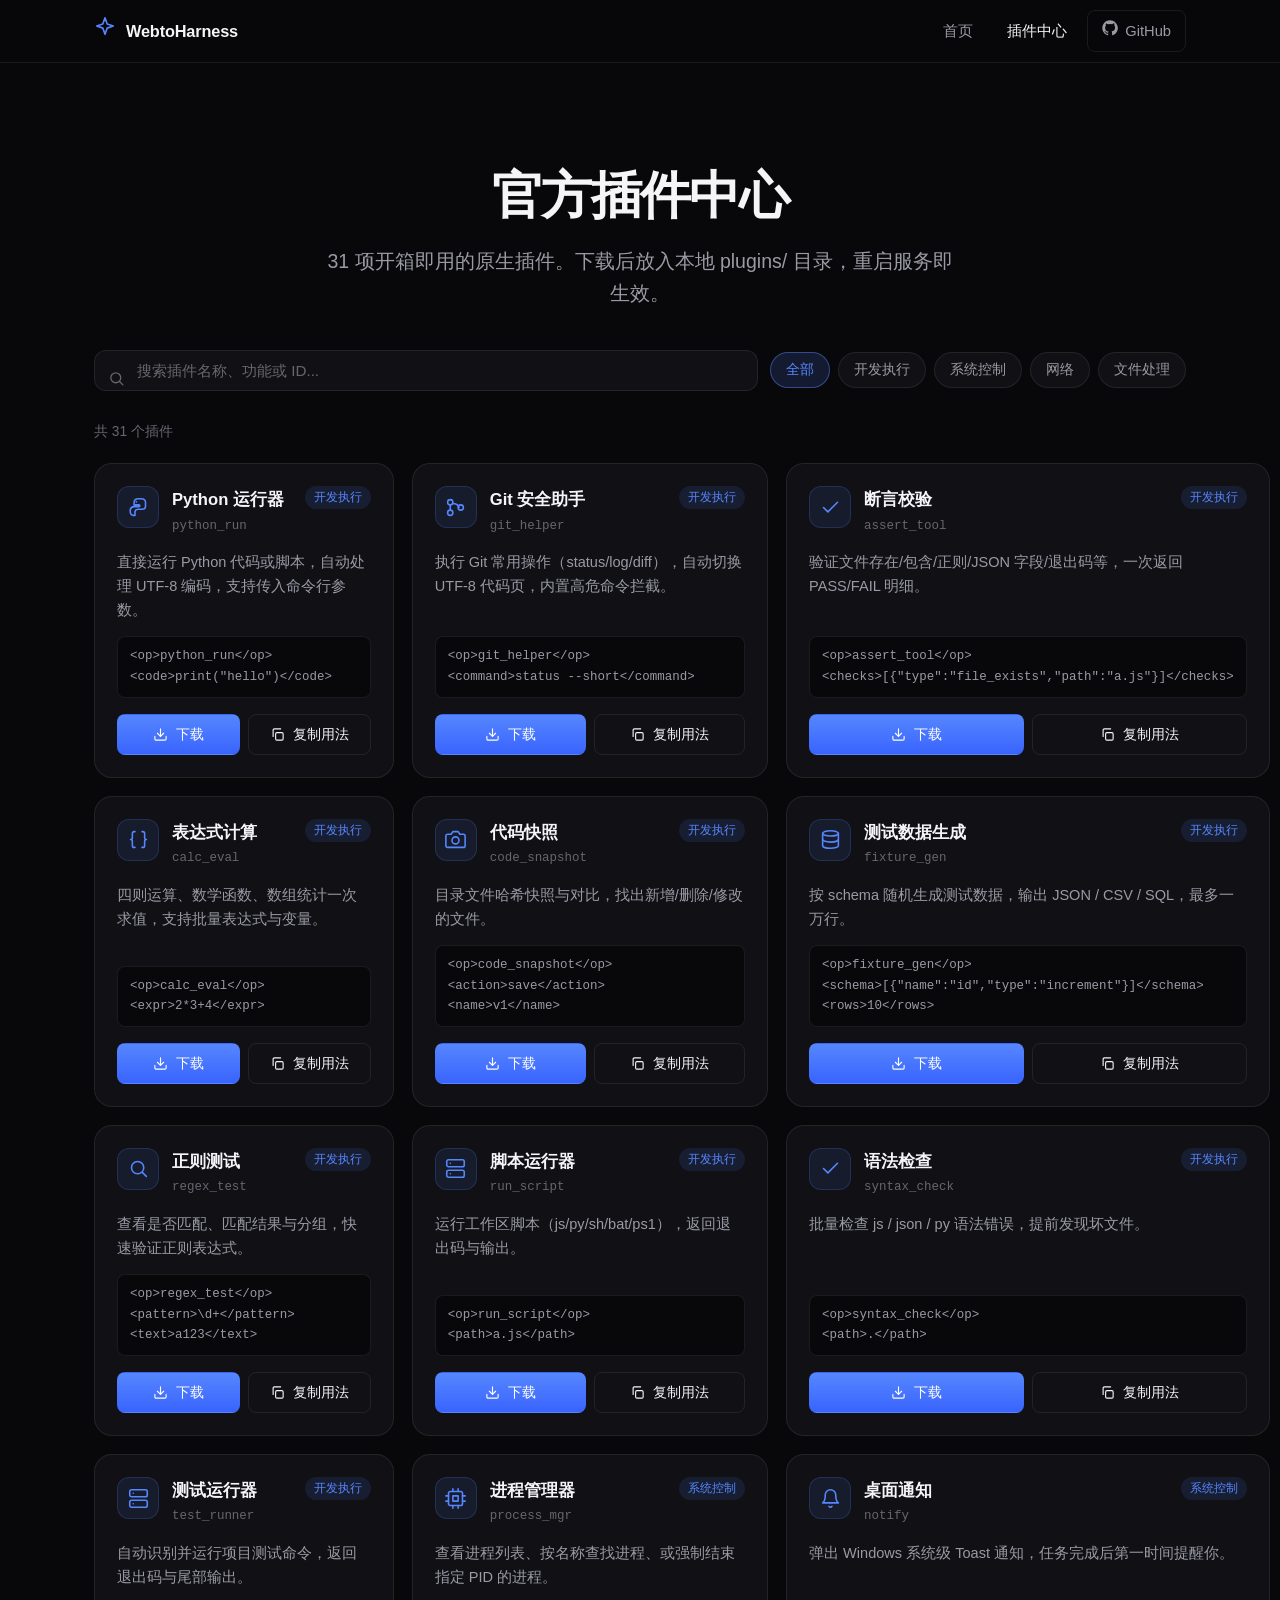
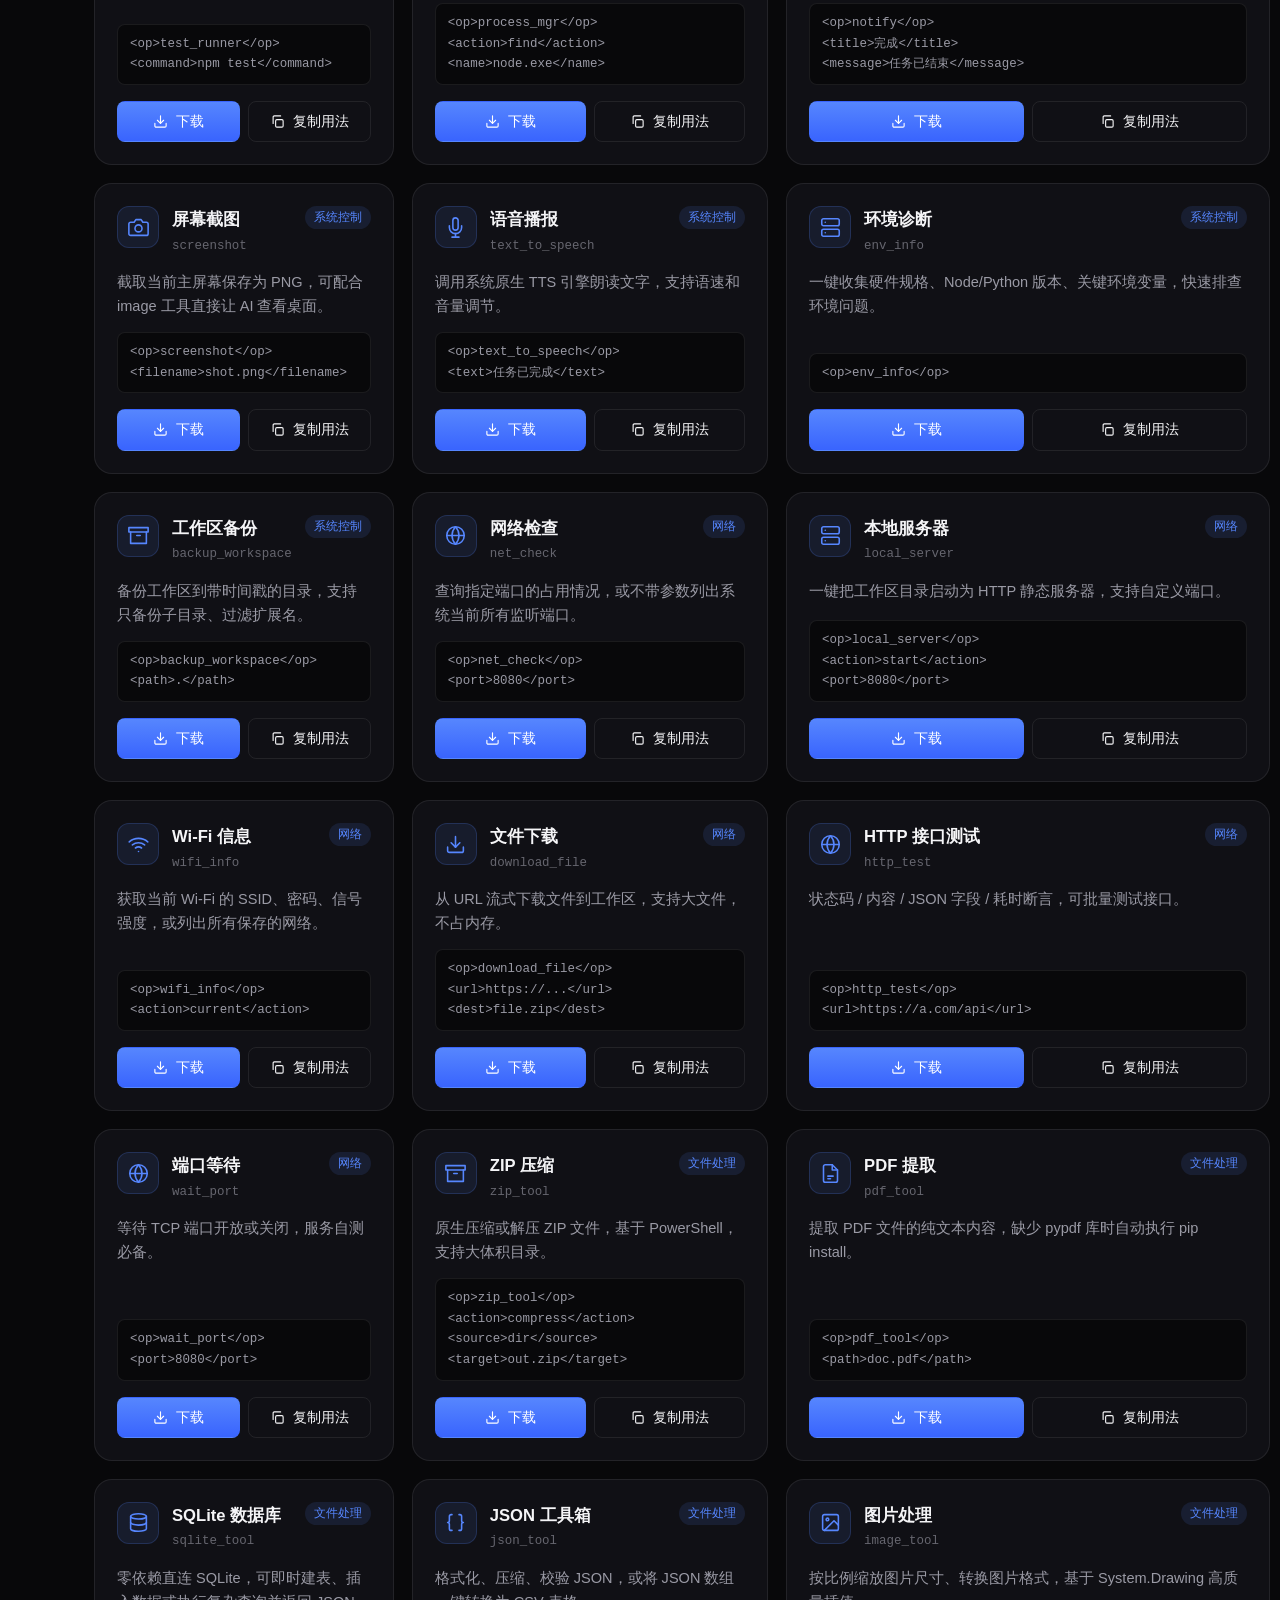
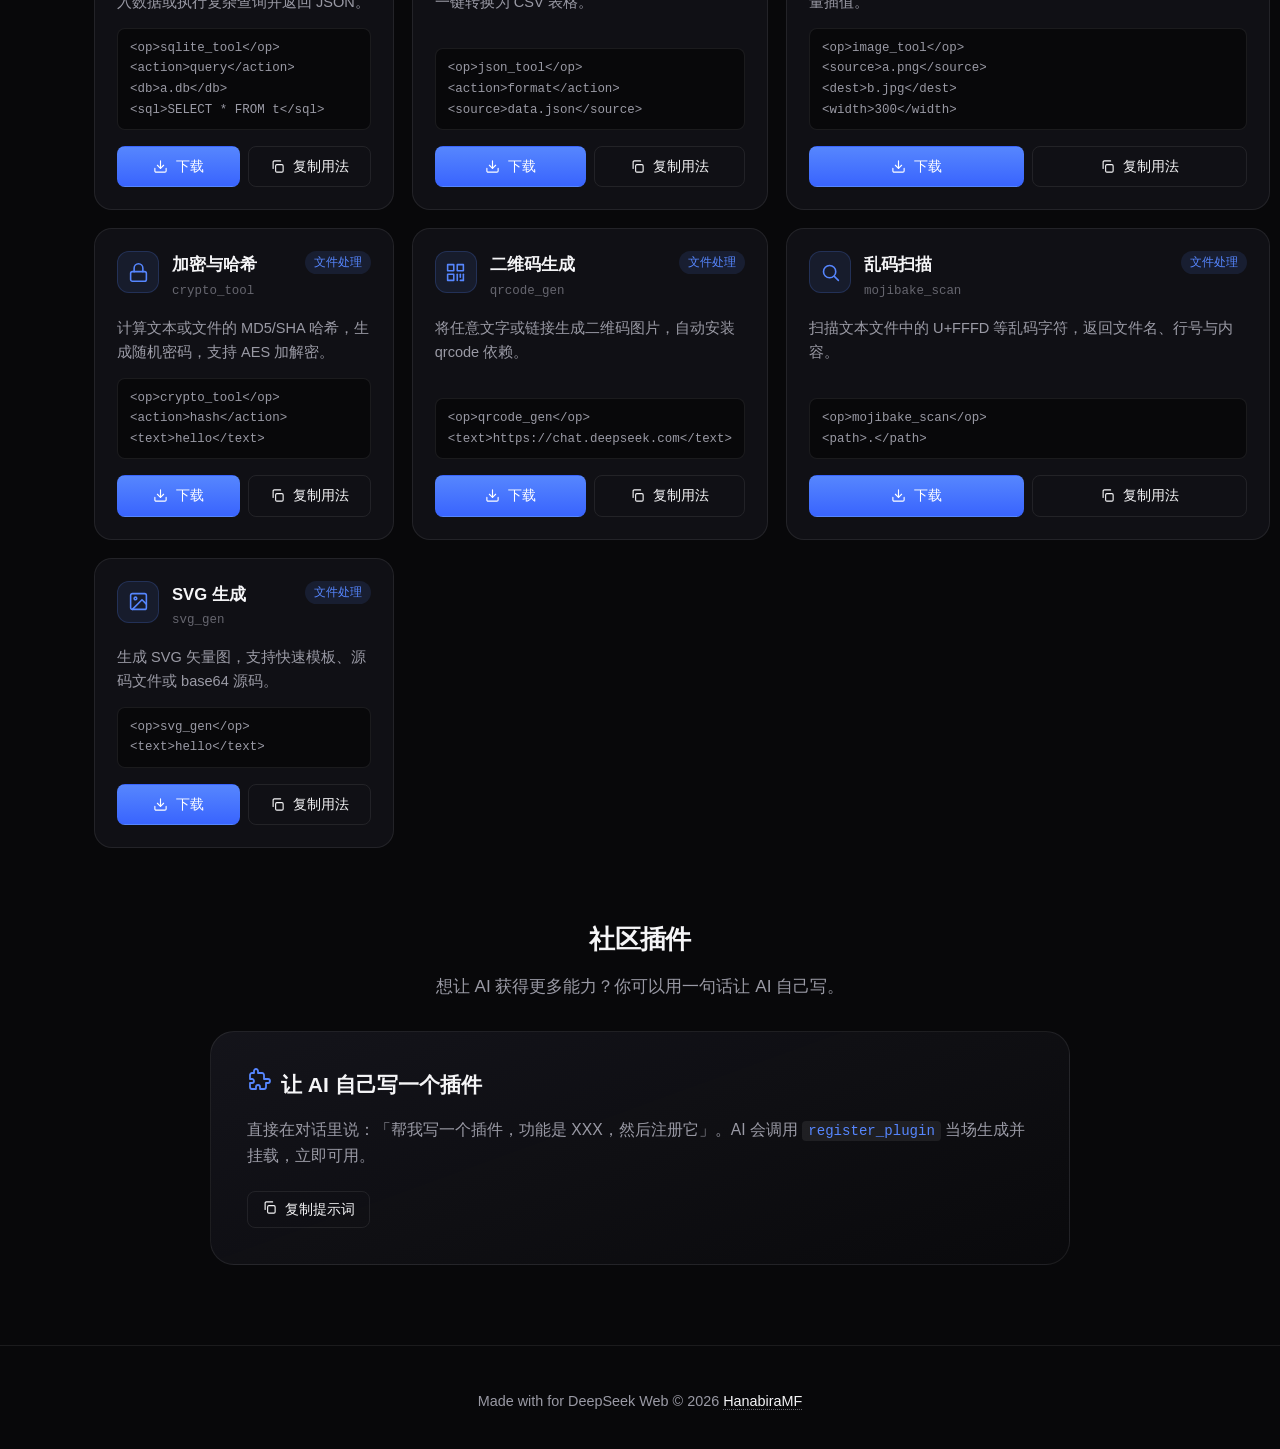
==== commit 3e8e9527: "feat: 插件增至 31 项，官网与内嵌下载同步最新源码 - index.html 内嵌 server.js / 用户端脚本.js / start.bat 更新为最新版（用户端脚本 v3.5）  -" ====
--- a/plugins.html
+++ b/plugins.html
@@ -271,7 +271,7 @@
   <header class="hero" style="padding: 80px 0 40px;">
     <div class="container">
       <h1 class="animate" style="font-size: clamp(2.2rem, 5vw, 3.2rem);">官方插件中心</h1>
-      <p class="lead animate d1" style="margin-bottom: 0;">18 项开箱即用的原生插件。下载后放入本地 plugins/ 目录，重启服务即生效。</p>
+      <p class="lead animate d1" style="margin-bottom: 0;">31 项开箱即用的原生插件。下载后放入本地 plugins/ 目录，重启服务即生效。</p>
     </div>
   </header>
 
@@ -362,67 +362,99 @@
   <script>
 // ===== 官方内置插件数据 =====
 window.PLUGINS = [
-  // 开发执行
-  { id: 'python_run', name: 'Python 运行器', cat: '开发执行', icon: 'python',
-    desc: '直接运行 Python 代码或脚本，自动处理 UTF-8 编码，支持传入命令行参数。',
-    usage: '<op>python_run</op>\n<code>print("hello")</code>' },
-  { id: 'git_helper', name: 'Git 安全助手', cat: '开发执行', icon: 'git',
-    desc: '执行 Git 常用操作（status/log/diff），自动切换 UTF-8 代码页，内置高危命令拦截。',
-    usage: '<op>git_helper</op>\n<command>status --short</command>' },
-
-  // 系统控制
-  { id: 'process_mgr', name: '进程管理器', cat: '系统控制', icon: 'cpu',
-    desc: '查看进程列表、按名称查找进程、或强制结束指定 PID 的进程。',
-    usage: '<op>process_mgr</op>\n<action>find</action>\n<name>node.exe</name>' },
-  { id: 'notify', name: '桌面通知', cat: '系统控制', icon: 'bell',
-    desc: '弹出 Windows 系统级 Toast 通知，任务完成后第一时间提醒你。',
-    usage: '<op>notify</op>\n<title>完成</title>\n<message>任务已结束</message>' },
-  { id: 'screenshot', name: '屏幕截图', cat: '系统控制', icon: 'camera',
-    desc: '截取当前主屏幕保存为 PNG，可配合 image 工具直接让 AI 查看桌面。',
-    usage: '<op>screenshot</op>\n<filename>shot.png</filename>' },
-  { id: 'text_to_speech', name: '语音播报', cat: '系统控制', icon: 'mic',
-    desc: '调用系统原生 TTS 引擎朗读文字，支持语速和音量调节。',
-    usage: '<op>text_to_speech</op>\n<text>任务已完成</text>' },
-  { id: 'env_info', name: '环境诊断', cat: '系统控制', icon: 'server',
-    desc: '一键收集硬件规格、Node/Python 版本、关键环境变量，快速排查环境问题。',
-    usage: '<op>env_info</op>' },
-
-  // 网络
-  { id: 'net_check', name: '网络检查', cat: '网络', icon: 'globe',
-    desc: '查询指定端口的占用情况，或不带参数列出系统当前所有监听端口。',
-    usage: '<op>net_check</op>\n<port>8080</port>' },
-  { id: 'local_server', name: '本地服务器', cat: '网络', icon: 'server',
-    desc: '一键把工作区目录启动为 HTTP 静态服务器，支持自定义端口。',
-    usage: '<op>local_server</op>\n<action>start</action>\n<port>8080</port>' },
-  { id: 'wifi_info', name: 'Wi-Fi 信息', cat: '网络', icon: 'wifi',
-    desc: '获取当前 Wi-Fi 的 SSID、密码、信号强度，或列出所有保存的网络。',
-    usage: '<op>wifi_info</op>\n<action>current</action>' },
-  { id: 'download_file', name: '文件下载', cat: '网络', icon: 'download',
-    desc: '从 URL 流式下载文件到工作区，支持大文件，不占内存。',
-    usage: '<op>download_file</op>\n<url>https://...</url>\n<dest>file.zip</dest>' },
-
-  // 文件处理
-  { id: 'zip_tool', name: 'ZIP 压缩', cat: '文件处理', icon: 'archive',
-    desc: '原生压缩或解压 ZIP 文件，基于 PowerShell，支持大体积目录。',
-    usage: '<op>zip_tool</op>\n<action>compress</action>\n<source>dir</source>\n<target>out.zip</target>' },
-  { id: 'pdf_tool', name: 'PDF 提取', cat: '文件处理', icon: 'pdf',
-    desc: '提取 PDF 文件的纯文本内容，缺少 pypdf 库时自动执行 pip install。',
-    usage: '<op>pdf_tool</op>\n<path>doc.pdf</path>' },
-  { id: 'sqlite_tool', name: 'SQLite 数据库', cat: '文件处理', icon: 'database',
-    desc: '零依赖直连 SQLite，可即时建表、插入数据或执行复杂查询并返回 JSON。',
-    usage: '<op>sqlite_tool</op>\n<action>query</action>\n<db>a.db</db>\n<sql>SELECT * FROM t</sql>' },
-  { id: 'json_tool', name: 'JSON 工具箱', cat: '文件处理', icon: 'braces',
-    desc: '格式化、压缩、校验 JSON，或将 JSON 数组一键转换为 CSV 表格。',
-    usage: '<op>json_tool</op>\n<action>format</action>\n<source>data.json</source>' },
-  { id: 'image_tool', name: '图片处理', cat: '文件处理', icon: 'image',
-    desc: '按比例缩放图片尺寸、转换图片格式，基于 System.Drawing 高质量插值。',
-    usage: '<op>image_tool</op>\n<source>a.png</source>\n<dest>b.jpg</dest>\n<width>300</width>' },
-  { id: 'crypto_tool', name: '加密与哈希', cat: '文件处理', icon: 'lock',
-    desc: '计算文本或文件的 MD5/SHA 哈希，生成随机密码，支持 AES 加解密。',
-    usage: '<op>crypto_tool</op>\n<action>hash</action>\n<text>hello</text>' },
-  { id: 'qrcode_gen', name: '二维码生成', cat: '文件处理', icon: 'qr',
-    desc: '将任意文字或链接生成二维码图片，自动安装 qrcode 依赖。',
-    usage: '<op>qrcode_gen</op>\n<text>https://chat.deepseek.com</text>' },
+  { id: "python_run", name: "Python 运行器", cat: "开发执行", icon: "python",
+    desc: "直接运行 Python 代码或脚本，自动处理 UTF-8 编码，支持传入命令行参数。",
+    usage: "<op>python_run</op>\n<code>print(\"hello\")</code>" },
+  { id: "git_helper", name: "Git 安全助手", cat: "开发执行", icon: "git",
+    desc: "执行 Git 常用操作（status/log/diff），自动切换 UTF-8 代码页，内置高危命令拦截。",
+    usage: "<op>git_helper</op>\n<command>status --short</command>" },
+  { id: "assert_tool", name: "断言校验", cat: "开发执行", icon: "check",
+    desc: "验证文件存在/包含/正则/JSON 字段/退出码等，一次返回 PASS/FAIL 明细。",
+    usage: "<op>assert_tool</op>\n<checks>[{\"type\":\"file_exists\",\"path\":\"a.js\"}]</checks>" },
+  { id: "calc_eval", name: "表达式计算", cat: "开发执行", icon: "braces",
+    desc: "四则运算、数学函数、数组统计一次求值，支持批量表达式与变量。",
+    usage: "<op>calc_eval</op>\n<expr>2*3+4</expr>" },
+  { id: "code_snapshot", name: "代码快照", cat: "开发执行", icon: "camera",
+    desc: "目录文件哈希快照与对比，找出新增/删除/修改的文件。",
+    usage: "<op>code_snapshot</op>\n<action>save</action>\n<name>v1</name>" },
+  { id: "fixture_gen", name: "测试数据生成", cat: "开发执行", icon: "database",
+    desc: "按 schema 随机生成测试数据，输出 JSON / CSV / SQL，最多一万行。",
+    usage: "<op>fixture_gen</op>\n<schema>[{\"name\":\"id\",\"type\":\"increment\"}]</schema>\n<rows>10</rows>" },
+  { id: "regex_test", name: "正则测试", cat: "开发执行", icon: "search",
+    desc: "查看是否匹配、匹配结果与分组，快速验证正则表达式。",
+    usage: "<op>regex_test</op>\n<pattern>\\d+</pattern>\n<text>a123</text>" },
+  { id: "run_script", name: "脚本运行器", cat: "开发执行", icon: "server",
+    desc: "运行工作区脚本（js/py/sh/bat/ps1），返回退出码与输出。",
+    usage: "<op>run_script</op>\n<path>a.js</path>" },
+  { id: "syntax_check", name: "语法检查", cat: "开发执行", icon: "check",
+    desc: "批量检查 js / json / py 语法错误，提前发现坏文件。",
+    usage: "<op>syntax_check</op>\n<path>.</path>" },
+  { id: "test_runner", name: "测试运行器", cat: "开发执行", icon: "server",
+    desc: "自动识别并运行项目测试命令，返回退出码与尾部输出。",
+    usage: "<op>test_runner</op>\n<command>npm test</command>" },
+  { id: "process_mgr", name: "进程管理器", cat: "系统控制", icon: "cpu",
+    desc: "查看进程列表、按名称查找进程、或强制结束指定 PID 的进程。",
+    usage: "<op>process_mgr</op>\n<action>find</action>\n<name>node.exe</name>" },
+  { id: "notify", name: "桌面通知", cat: "系统控制", icon: "bell",
+    desc: "弹出 Windows 系统级 Toast 通知，任务完成后第一时间提醒你。",
+    usage: "<op>notify</op>\n<title>完成</title>\n<message>任务已结束</message>" },
+  { id: "screenshot", name: "屏幕截图", cat: "系统控制", icon: "camera",
+    desc: "截取当前主屏幕保存为 PNG，可配合 image 工具直接让 AI 查看桌面。",
+    usage: "<op>screenshot</op>\n<filename>shot.png</filename>" },
+  { id: "text_to_speech", name: "语音播报", cat: "系统控制", icon: "mic",
+    desc: "调用系统原生 TTS 引擎朗读文字，支持语速和音量调节。",
+    usage: "<op>text_to_speech</op>\n<text>任务已完成</text>" },
+  { id: "env_info", name: "环境诊断", cat: "系统控制", icon: "server",
+    desc: "一键收集硬件规格、Node/Python 版本、关键环境变量，快速排查环境问题。",
+    usage: "<op>env_info</op>" },
+  { id: "backup_workspace", name: "工作区备份", cat: "系统控制", icon: "archive",
+    desc: "备份工作区到带时间戳的目录，支持只备份子目录、过滤扩展名。",
+    usage: "<op>backup_workspace</op>\n<path>.</path>" },
+  { id: "net_check", name: "网络检查", cat: "网络", icon: "globe",
+    desc: "查询指定端口的占用情况，或不带参数列出系统当前所有监听端口。",
+    usage: "<op>net_check</op>\n<port>8080</port>" },
+  { id: "local_server", name: "本地服务器", cat: "网络", icon: "server",
+    desc: "一键把工作区目录启动为 HTTP 静态服务器，支持自定义端口。",
+    usage: "<op>local_server</op>\n<action>start</action>\n<port>8080</port>" },
+  { id: "wifi_info", name: "Wi-Fi 信息", cat: "网络", icon: "wifi",
+    desc: "获取当前 Wi-Fi 的 SSID、密码、信号强度，或列出所有保存的网络。",
+    usage: "<op>wifi_info</op>\n<action>current</action>" },
+  { id: "download_file", name: "文件下载", cat: "网络", icon: "download",
+    desc: "从 URL 流式下载文件到工作区，支持大文件，不占内存。",
+    usage: "<op>download_file</op>\n<url>https://...</url>\n<dest>file.zip</dest>" },
+  { id: "http_test", name: "HTTP 接口测试", cat: "网络", icon: "globe",
+    desc: "状态码 / 内容 / JSON 字段 / 耗时断言，可批量测试接口。",
+    usage: "<op>http_test</op>\n<url>https://a.com/api</url>" },
+  { id: "wait_port", name: "端口等待", cat: "网络", icon: "globe",
+    desc: "等待 TCP 端口开放或关闭，服务自测必备。",
+    usage: "<op>wait_port</op>\n<port>8080</port>" },
+  { id: "zip_tool", name: "ZIP 压缩", cat: "文件处理", icon: "archive",
+    desc: "原生压缩或解压 ZIP 文件，基于 PowerShell，支持大体积目录。",
+    usage: "<op>zip_tool</op>\n<action>compress</action>\n<source>dir</source>\n<target>out.zip</target>" },
+  { id: "pdf_tool", name: "PDF 提取", cat: "文件处理", icon: "pdf",
+    desc: "提取 PDF 文件的纯文本内容，缺少 pypdf 库时自动执行 pip install。",
+    usage: "<op>pdf_tool</op>\n<path>doc.pdf</path>" },
+  { id: "sqlite_tool", name: "SQLite 数据库", cat: "文件处理", icon: "database",
+    desc: "零依赖直连 SQLite，可即时建表、插入数据或执行复杂查询并返回 JSON。",
+    usage: "<op>sqlite_tool</op>\n<action>query</action>\n<db>a.db</db>\n<sql>SELECT * FROM t</sql>" },
+  { id: "json_tool", name: "JSON 工具箱", cat: "文件处理", icon: "braces",
+    desc: "格式化、压缩、校验 JSON，或将 JSON 数组一键转换为 CSV 表格。",
+    usage: "<op>json_tool</op>\n<action>format</action>\n<source>data.json</source>" },
+  { id: "image_tool", name: "图片处理", cat: "文件处理", icon: "image",
+    desc: "按比例缩放图片尺寸、转换图片格式，基于 System.Drawing 高质量插值。",
+    usage: "<op>image_tool</op>\n<source>a.png</source>\n<dest>b.jpg</dest>\n<width>300</width>" },
+  { id: "crypto_tool", name: "加密与哈希", cat: "文件处理", icon: "lock",
+    desc: "计算文本或文件的 MD5/SHA 哈希，生成随机密码，支持 AES 加解密。",
+    usage: "<op>crypto_tool</op>\n<action>hash</action>\n<text>hello</text>" },
+  { id: "qrcode_gen", name: "二维码生成", cat: "文件处理", icon: "qr",
+    desc: "将任意文字或链接生成二维码图片，自动安装 qrcode 依赖。",
+    usage: "<op>qrcode_gen</op>\n<text>https://chat.deepseek.com</text>" },
+  { id: "mojibake_scan", name: "乱码扫描", cat: "文件处理", icon: "search",
+    desc: "扫描文本文件中的 U+FFFD 等乱码字符，返回文件名、行号与内容。",
+    usage: "<op>mojibake_scan</op>\n<path>.</path>" },
+  { id: "svg_gen", name: "SVG 生成", cat: "文件处理", icon: "image",
+    desc: "生成 SVG 矢量图，支持快速模板、源码文件或 base64 源码。",
+    usage: "<op>svg_gen</op>\n<text>hello</text>" },
 ];
 
 window.CATEGORIES = ['全部', '开发执行', '系统控制', '网络', '文件处理'];
